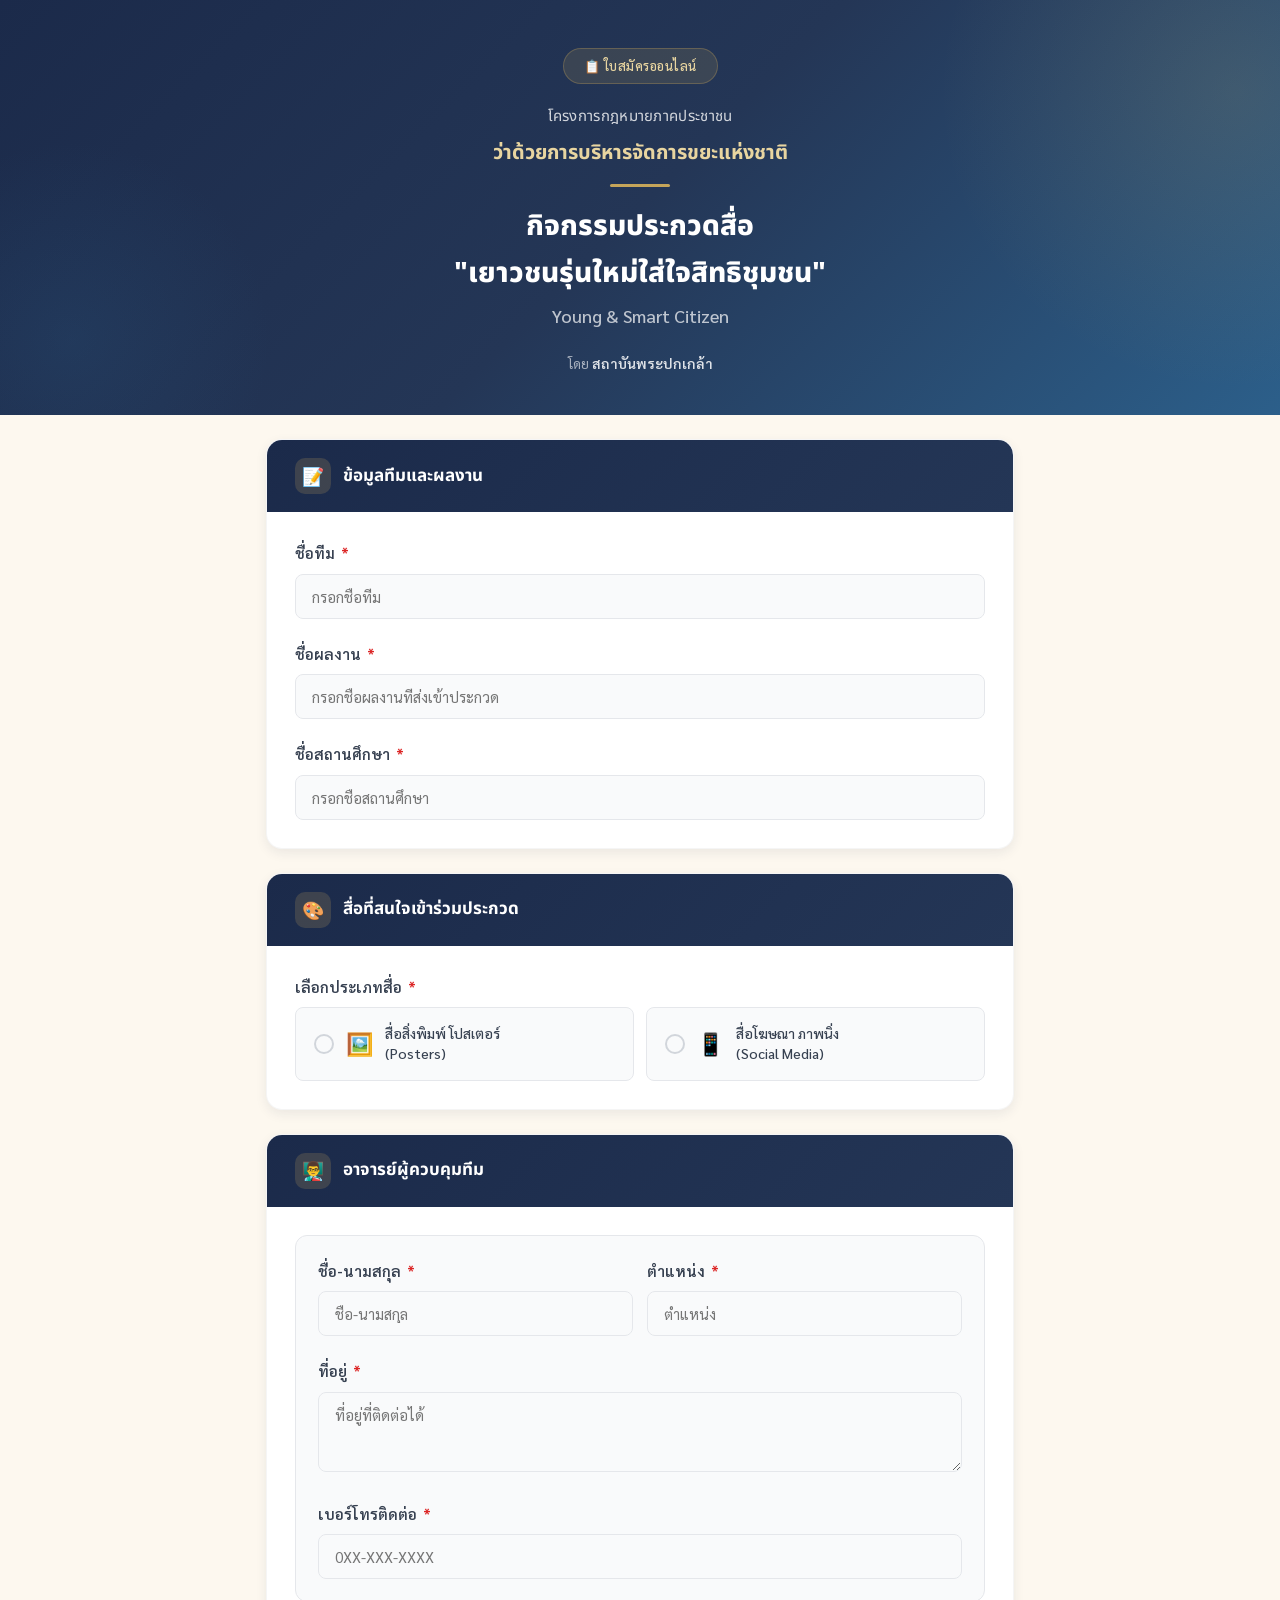
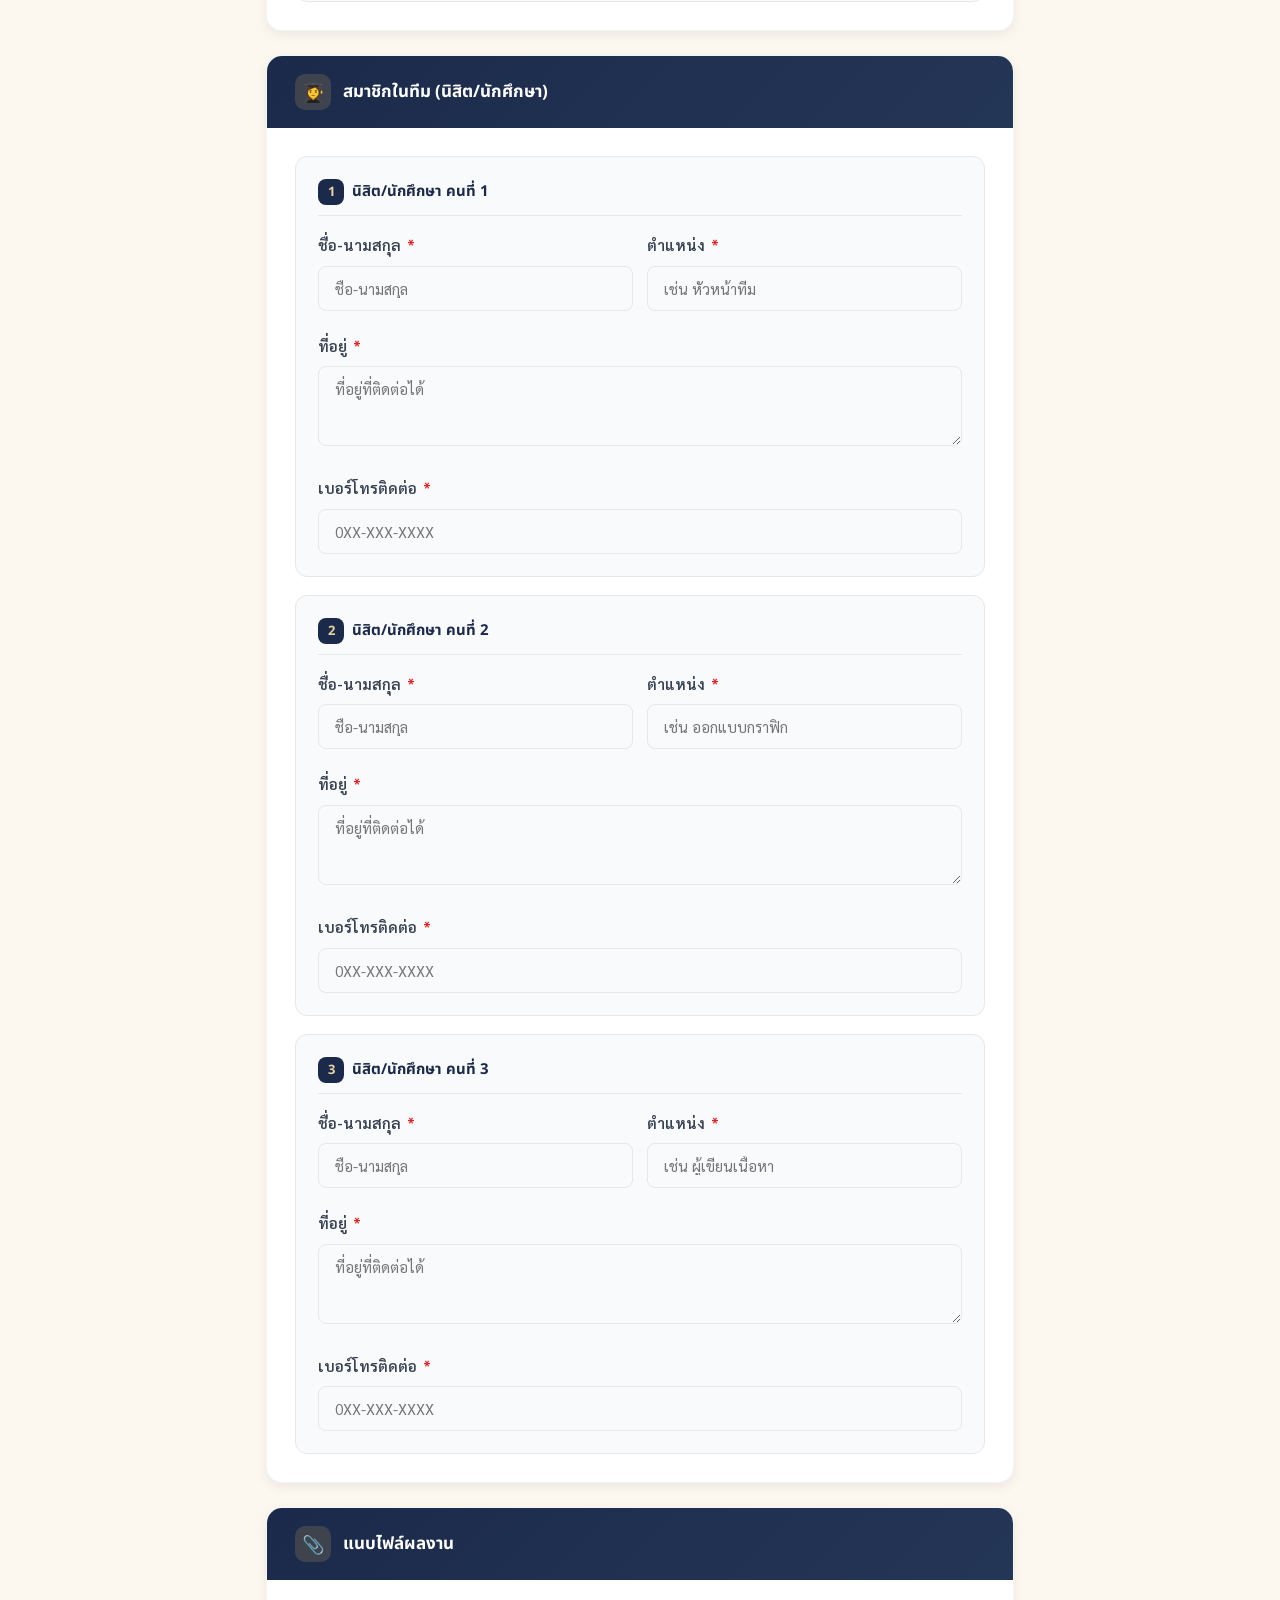
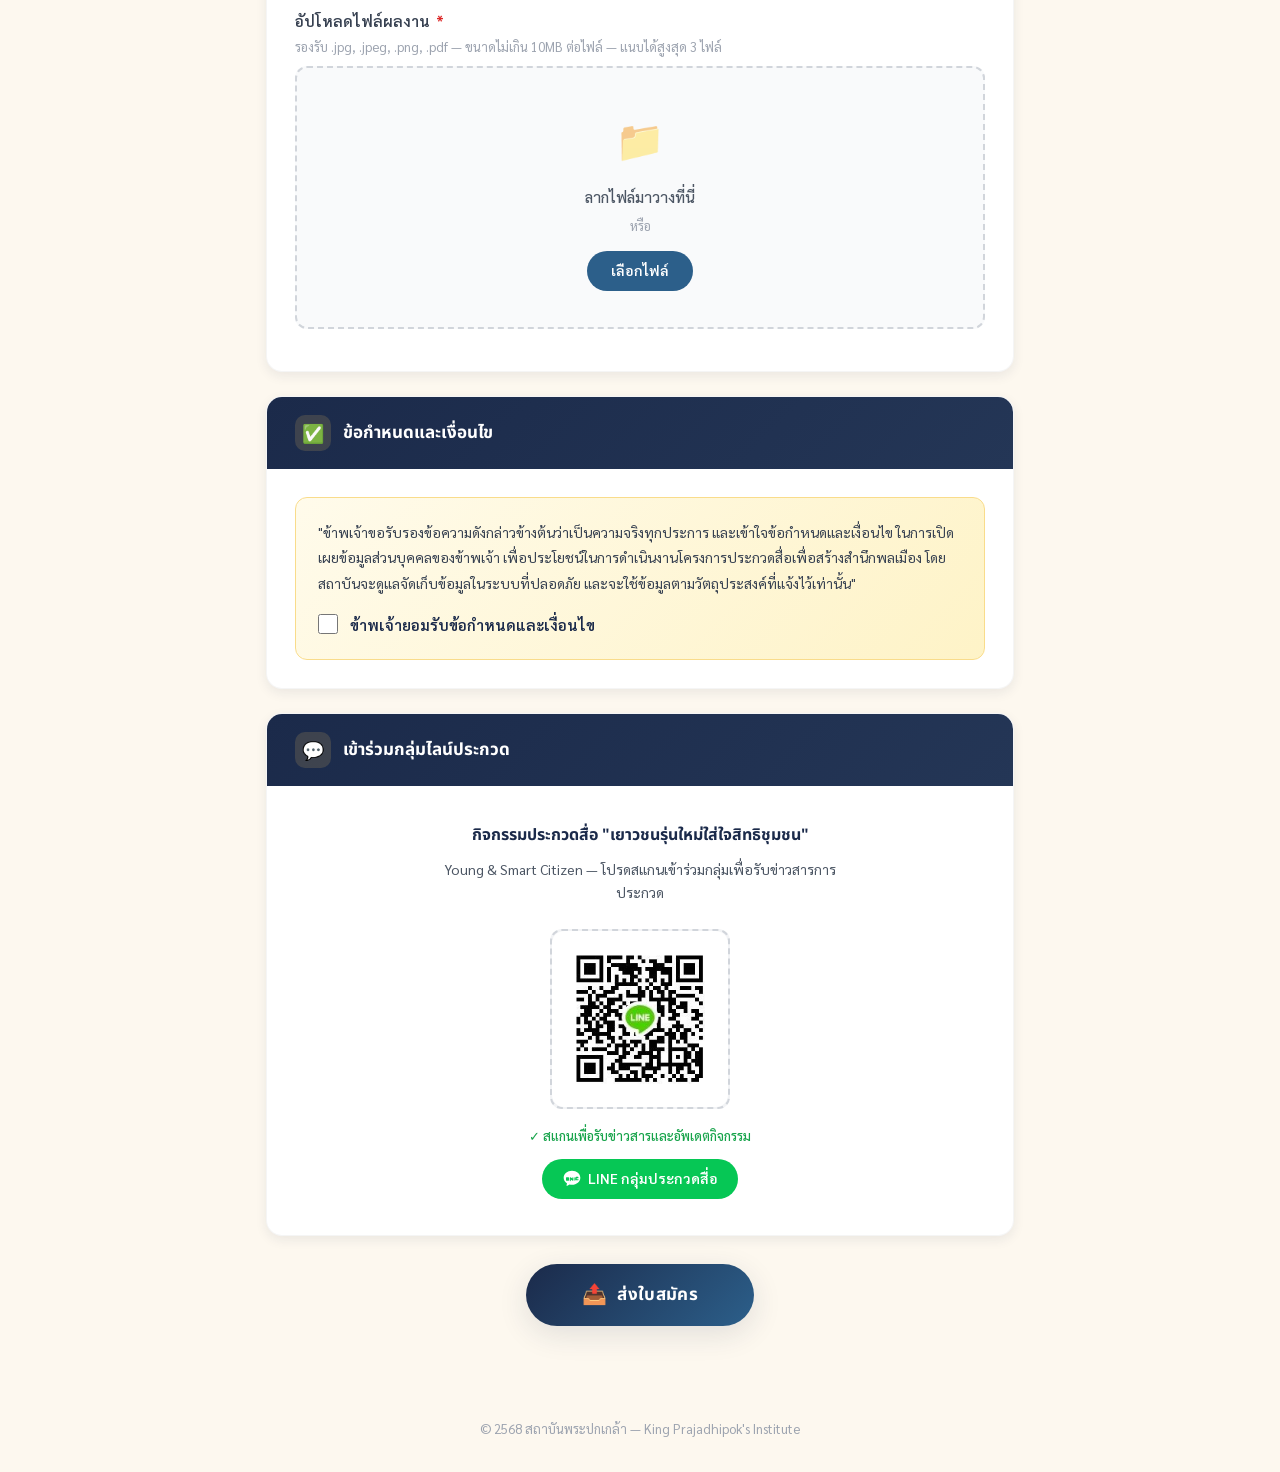
==== index.html @ 5ebcea75 "Add files via upload" ====
<!DOCTYPE html>
<html lang="th">
<head>
    <meta charset="UTF-8">
    <meta name="viewport" content="width=device-width, initial-scale=1.0">
    <title>ใบสมัครกิจกรรมประกวดสื่อ "เยาวชนรุ่นใหม่ใส่ใจสิทธิชุมชน" | สถาบันพระปกเกล้า</title>
    <link rel="preconnect" href="https://fonts.googleapis.com">
    <link rel="preconnect" href="https://fonts.gstatic.com" crossorigin>
    <link href="https://fonts.googleapis.com/css2?family=Noto+Sans+Thai:wght@300;400;500;600;700;800&family=Sarabun:wght@300;400;500;600;700&display=swap" rel="stylesheet">
    <style>
        :root {
            --kpi-navy: #1B2A4A;
            --kpi-gold: #C5A55A;
            --kpi-gold-light: #E8D5A0;
            --kpi-blue: #2C5F8A;
            --kpi-blue-light: #3A7DB8;
            --kpi-cream: #FDF8EF;
            --kpi-white: #FFFFFF;
            --kpi-gray-50: #F9FAFB;
            --kpi-gray-100: #F3F4F6;
            --kpi-gray-200: #E5E7EB;
            --kpi-gray-300: #D1D5DB;
            --kpi-gray-400: #9CA3AF;
            --kpi-gray-600: #4B5563;
            --kpi-gray-700: #374151;
            --kpi-gray-800: #1F2937;
            --kpi-red: #DC2626;
            --kpi-green: #16A34A;
            --shadow-sm: 0 1px 2px rgba(27,42,74,0.06);
            --shadow-md: 0 4px 12px rgba(27,42,74,0.08);
            --shadow-lg: 0 8px 30px rgba(27,42,74,0.12);
            --shadow-xl: 0 20px 50px rgba(27,42,74,0.15);
            --radius: 12px;
            --radius-sm: 8px;
            --radius-lg: 16px;
        }

        * {
            margin: 0;
            padding: 0;
            box-sizing: border-box;
        }

        body {
            font-family: 'Sarabun', 'Noto Sans Thai', sans-serif;
            background: var(--kpi-cream);
            color: var(--kpi-gray-800);
            line-height: 1.7;
            min-height: 100vh;
        }

        /* === HEADER === */
        .page-header {
            background: linear-gradient(135deg, var(--kpi-navy) 0%, #243656 50%, var(--kpi-blue) 100%);
            position: relative;
            overflow: hidden;
            padding: 0;
        }

        .page-header::before {
            content: '';
            position: absolute;
            top: -50%;
            right: -20%;
            width: 600px;
            height: 600px;
            background: radial-gradient(circle, rgba(197,165,90,0.15) 0%, transparent 70%);
            border-radius: 50%;
        }

        .page-header::after {
            content: '';
            position: absolute;
            bottom: -30%;
            left: -10%;
            width: 400px;
            height: 400px;
            background: radial-gradient(circle, rgba(44,95,138,0.2) 0%, transparent 70%);
            border-radius: 50%;
        }

        .header-content {
            position: relative;
            z-index: 2;
            max-width: 800px;
            margin: 0 auto;
            padding: 48px 24px 40px;
            text-align: center;
        }

        .header-badge {
            display: inline-block;
            background: rgba(197,165,90,0.15);
            border: 1px solid rgba(197,165,90,0.3);
            color: var(--kpi-gold-light);
            font-size: 13px;
            font-weight: 500;
            padding: 6px 20px;
            border-radius: 100px;
            margin-bottom: 20px;
            letter-spacing: 0.5px;
        }

        .header-title {
            font-family: 'Noto Sans Thai', sans-serif;
            font-size: 15px;
            font-weight: 400;
            color: rgba(255,255,255,0.8);
            margin-bottom: 8px;
            letter-spacing: 0.3px;
        }

        .header-project {
            font-family: 'Noto Sans Thai', sans-serif;
            font-size: 20px;
            font-weight: 700;
            color: var(--kpi-gold-light);
            margin-bottom: 16px;
            line-height: 1.5;
        }

        .header-activity {
            font-family: 'Noto Sans Thai', sans-serif;
            font-size: 28px;
            font-weight: 800;
            color: var(--kpi-white);
            line-height: 1.4;
            margin-bottom: 8px;
        }

        .header-activity-en {
            font-size: 18px;
            font-weight: 500;
            color: rgba(255,255,255,0.7);
            margin-bottom: 20px;
        }

        .header-divider {
            width: 60px;
            height: 3px;
            background: var(--kpi-gold);
            margin: 0 auto 20px;
            border-radius: 2px;
        }

        .header-org {
            font-size: 14px;
            color: rgba(255,255,255,0.6);
            font-weight: 400;
        }

        .header-org strong {
            color: rgba(255,255,255,0.85);
            font-weight: 600;
        }

        /* === FORM CONTAINER === */
        .form-container {
            max-width: 780px;
            margin: 0 auto;
            padding: 0 16px 60px;
        }

        /* === SECTION CARDS === */
        .section-card {
            background: var(--kpi-white);
            border-radius: var(--radius-lg);
            box-shadow: var(--shadow-md);
            margin-top: 24px;
            overflow: hidden;
            border: 1px solid rgba(0,0,0,0.04);
            animation: fadeUp 0.5s ease both;
        }

        .section-card:nth-child(2) { animation-delay: 0.05s; }
        .section-card:nth-child(3) { animation-delay: 0.1s; }
        .section-card:nth-child(4) { animation-delay: 0.15s; }
        .section-card:nth-child(5) { animation-delay: 0.2s; }

        @keyframes fadeUp {
            from { opacity: 0; transform: translateY(20px); }
            to { opacity: 1; transform: translateY(0); }
        }

        .section-header {
            background: linear-gradient(135deg, var(--kpi-navy), #243656);
            padding: 18px 28px;
            display: flex;
            align-items: center;
            gap: 12px;
        }

        .section-icon {
            width: 36px;
            height: 36px;
            background: rgba(197,165,90,0.2);
            border-radius: 10px;
            display: flex;
            align-items: center;
            justify-content: center;
            font-size: 18px;
            flex-shrink: 0;
        }

        .section-title {
            font-family: 'Noto Sans Thai', sans-serif;
            font-size: 17px;
            font-weight: 700;
            color: var(--kpi-white);
        }

        .section-body {
            padding: 28px;
        }

        /* === FORM FIELDS === */
        .form-group {
            margin-bottom: 22px;
        }

        .form-group:last-child {
            margin-bottom: 0;
        }

        .form-label {
            display: block;
            font-weight: 600;
            font-size: 15px;
            color: var(--kpi-gray-700);
            margin-bottom: 8px;
        }

        .form-label .required {
            color: var(--kpi-red);
            margin-left: 2px;
        }

        .form-label .label-hint {
            font-weight: 400;
            font-size: 13px;
            color: var(--kpi-gray-400);
            display: block;
            margin-top: 2px;
        }

        .form-input,
        .form-select,
        .form-textarea {
            width: 100%;
            padding: 12px 16px;
            font-family: 'Sarabun', sans-serif;
            font-size: 15px;
            color: var(--kpi-gray-800);
            background: var(--kpi-gray-50);
            border: 1.5px solid var(--kpi-gray-200);
            border-radius: var(--radius-sm);
            transition: all 0.2s ease;
            outline: none;
        }

        .form-input:hover,
        .form-select:hover,
        .form-textarea:hover {
            border-color: var(--kpi-gray-300);
        }

        .form-input:focus,
        .form-select:focus,
        .form-textarea:focus {
            border-color: var(--kpi-blue-light);
            background: var(--kpi-white);
            box-shadow: 0 0 0 3px rgba(44,95,138,0.1);
        }

        .form-input.error,
        .form-select.error {
            border-color: var(--kpi-red);
            box-shadow: 0 0 0 3px rgba(220,38,38,0.08);
        }

        .form-textarea {
            resize: vertical;
            min-height: 80px;
        }

        .form-select {
            cursor: pointer;
            appearance: none;
            background-image: url("data:image/svg+xml,%3Csvg xmlns='http://www.w3.org/2000/svg' width='12' height='12' viewBox='0 0 12 12'%3E%3Cpath d='M2 4l4 4 4-4' fill='none' stroke='%239CA3AF' stroke-width='2' stroke-linecap='round'/%3E%3C/svg%3E");
            background-repeat: no-repeat;
            background-position: right 14px center;
            padding-right: 40px;
        }

        .error-text {
            color: var(--kpi-red);
            font-size: 13px;
            margin-top: 4px;
            display: none;
        }

        /* === RADIO CARDS === */
        .radio-group {
            display: grid;
            grid-template-columns: 1fr 1fr;
            gap: 12px;
        }

        @media (max-width: 500px) {
            .radio-group {
                grid-template-columns: 1fr;
            }
        }

        .radio-card {
            position: relative;
            cursor: pointer;
        }

        .radio-card input {
            position: absolute;
            opacity: 0;
            width: 0;
            height: 0;
        }

        .radio-card-content {
            display: flex;
            align-items: center;
            gap: 12px;
            padding: 16px 18px;
            background: var(--kpi-gray-50);
            border: 1.5px solid var(--kpi-gray-200);
            border-radius: var(--radius-sm);
            transition: all 0.2s ease;
        }

        .radio-card:hover .radio-card-content {
            border-color: var(--kpi-blue-light);
            background: rgba(44,95,138,0.03);
        }

        .radio-card input:checked + .radio-card-content {
            border-color: var(--kpi-blue-light);
            background: rgba(44,95,138,0.06);
            box-shadow: 0 0 0 3px rgba(44,95,138,0.1);
        }

        .radio-dot {
            width: 20px;
            height: 20px;
            border-radius: 50%;
            border: 2px solid var(--kpi-gray-300);
            display: flex;
            align-items: center;
            justify-content: center;
            flex-shrink: 0;
            transition: all 0.2s ease;
        }

        .radio-card input:checked + .radio-card-content .radio-dot {
            border-color: var(--kpi-blue-light);
        }

        .radio-dot::after {
            content: '';
            width: 10px;
            height: 10px;
            border-radius: 50%;
            background: var(--kpi-blue-light);
            transform: scale(0);
            transition: transform 0.2s ease;
        }

        .radio-card input:checked + .radio-card-content .radio-dot::after {
            transform: scale(1);
        }

        .radio-card-label {
            font-size: 14px;
            font-weight: 500;
            color: var(--kpi-gray-700);
            line-height: 1.4;
        }

        .radio-card-icon {
            font-size: 22px;
            flex-shrink: 0;
        }

        /* === MEMBER BLOCK === */
        .member-block {
            background: var(--kpi-gray-50);
            border: 1px solid var(--kpi-gray-200);
            border-radius: var(--radius);
            padding: 22px;
            margin-bottom: 18px;
        }

        .member-block:last-child {
            margin-bottom: 0;
        }

        .member-block-title {
            font-family: 'Noto Sans Thai', sans-serif;
            font-weight: 700;
            font-size: 15px;
            color: var(--kpi-navy);
            margin-bottom: 16px;
            padding-bottom: 10px;
            border-bottom: 1px solid var(--kpi-gray-200);
            display: flex;
            align-items: center;
            gap: 8px;
        }

        .member-block-title .member-num {
            background: var(--kpi-navy);
            color: var(--kpi-gold-light);
            width: 26px;
            height: 26px;
            border-radius: 8px;
            display: inline-flex;
            align-items: center;
            justify-content: center;
            font-size: 13px;
            font-weight: 700;
        }

        .field-row {
            display: grid;
            grid-template-columns: 1fr 1fr;
            gap: 14px;
        }

        @media (max-width: 600px) {
            .field-row {
                grid-template-columns: 1fr;
            }
        }

        /* === FILE UPLOAD === */
        .file-upload-area {
            border: 2px dashed var(--kpi-gray-300);
            border-radius: var(--radius);
            padding: 36px 24px;
            text-align: center;
            cursor: pointer;
            transition: all 0.2s ease;
            background: var(--kpi-gray-50);
        }

        .file-upload-area:hover,
        .file-upload-area.dragover {
            border-color: var(--kpi-blue-light);
            background: rgba(44,95,138,0.04);
        }

        .file-upload-icon {
            font-size: 40px;
            margin-bottom: 12px;
            opacity: 0.6;
        }

        .file-upload-text {
            font-size: 15px;
            font-weight: 500;
            color: var(--kpi-gray-600);
            margin-bottom: 6px;
        }

        .file-upload-hint {
            font-size: 13px;
            color: var(--kpi-gray-400);
        }

        .file-upload-btn {
            display: inline-block;
            margin-top: 14px;
            padding: 8px 24px;
            background: var(--kpi-blue);
            color: white;
            border-radius: 100px;
            font-size: 14px;
            font-weight: 600;
            cursor: pointer;
            transition: background 0.2s;
        }

        .file-upload-btn:hover {
            background: var(--kpi-blue-light);
        }

        .file-list {
            margin-top: 14px;
        }

        .file-item {
            display: flex;
            align-items: center;
            justify-content: space-between;
            background: var(--kpi-white);
            border: 1px solid var(--kpi-gray-200);
            border-radius: var(--radius-sm);
            padding: 10px 14px;
            margin-top: 8px;
            font-size: 14px;
        }

        .file-item-info {
            display: flex;
            align-items: center;
            gap: 10px;
            min-width: 0;
        }

        .file-item-icon { font-size: 20px; flex-shrink: 0; }

        .file-item-name {
            white-space: nowrap;
            overflow: hidden;
            text-overflow: ellipsis;
            font-weight: 500;
            color: var(--kpi-gray-700);
        }

        .file-item-size {
            color: var(--kpi-gray-400);
            font-size: 13px;
            flex-shrink: 0;
        }

        .file-item-remove {
            background: none;
            border: none;
            color: var(--kpi-red);
            cursor: pointer;
            font-size: 18px;
            padding: 4px;
            border-radius: 6px;
            transition: background 0.2s;
            flex-shrink: 0;
        }

        .file-item-remove:hover {
            background: rgba(220,38,38,0.08);
        }

        /* === CONSENT === */
        .consent-box {
            background: linear-gradient(135deg, #FFFBEB, #FEF3C7);
            border: 1px solid #F9DC8B;
            border-radius: var(--radius);
            padding: 22px;
        }

        .consent-text {
            font-size: 14px;
            color: var(--kpi-gray-700);
            line-height: 1.8;
            margin-bottom: 16px;
        }

        .consent-check {
            display: flex;
            align-items: flex-start;
            gap: 12px;
            cursor: pointer;
        }

        .consent-check input {
            width: 20px;
            height: 20px;
            margin-top: 2px;
            accent-color: var(--kpi-blue);
            cursor: pointer;
            flex-shrink: 0;
        }

        .consent-check span {
            font-size: 15px;
            font-weight: 600;
            color: var(--kpi-navy);
        }

        /* === QR CODE === */
        .qr-section {
            text-align: center;
            padding: 36px 28px;
        }

        .qr-title {
            font-family: 'Noto Sans Thai', sans-serif;
            font-size: 16px;
            font-weight: 700;
            color: var(--kpi-navy);
            margin-bottom: 8px;
        }

        .qr-subtitle {
            font-size: 14px;
            color: var(--kpi-gray-600);
            margin-bottom: 24px;
            max-width: 400px;
            margin-left: auto;
            margin-right: auto;
        }

        .qr-placeholder {
            width: 180px;
            height: 180px;
            background: var(--kpi-gray-100);
            border: 2px dashed var(--kpi-gray-300);
            border-radius: var(--radius);
            display: flex;
            align-items: center;
            justify-content: center;
            margin: 0 auto 16px;
            font-size: 14px;
            color: var(--kpi-gray-400);
            flex-direction: column;
            gap: 8px;
        }

        .qr-placeholder img {
            width: 100%;
            height: 100%;
            object-fit: contain;
            border-radius: var(--radius);
        }

        .qr-note {
            font-size: 13px;
            color: var(--kpi-green);
            font-weight: 500;
        }

        .qr-line-badge {
            display: inline-flex;
            align-items: center;
            gap: 6px;
            background: #06C755;
            color: white;
            padding: 8px 20px;
            border-radius: 100px;
            font-size: 14px;
            font-weight: 600;
            margin-top: 12px;
        }

        /* === SUBMIT === */
        .submit-section {
            text-align: center;
            margin-top: 28px;
        }

        .submit-btn {
            display: inline-flex;
            align-items: center;
            gap: 10px;
            padding: 16px 56px;
            background: linear-gradient(135deg, var(--kpi-navy), var(--kpi-blue));
            color: var(--kpi-white);
            font-family: 'Noto Sans Thai', sans-serif;
            font-size: 17px;
            font-weight: 700;
            border: none;
            border-radius: 100px;
            cursor: pointer;
            transition: all 0.3s ease;
            box-shadow: var(--shadow-lg);
            letter-spacing: 0.3px;
        }

        .submit-btn:hover {
            transform: translateY(-2px);
            box-shadow: var(--shadow-xl);
        }

        .submit-btn:active {
            transform: translateY(0);
        }

        .submit-btn:disabled {
            opacity: 0.6;
            cursor: not-allowed;
            transform: none;
        }

        .submit-btn .btn-icon {
            font-size: 20px;
        }

        /* === LOADING / SUCCESS === */
        .loading-overlay {
            display: none;
            position: fixed;
            top: 0; left: 0; right: 0; bottom: 0;
            background: rgba(27,42,74,0.6);
            backdrop-filter: blur(4px);
            z-index: 1000;
            align-items: center;
            justify-content: center;
        }

        .loading-overlay.active {
            display: flex;
        }

        .loading-box {
            background: white;
            border-radius: var(--radius-lg);
            padding: 48px;
            text-align: center;
            box-shadow: var(--shadow-xl);
            animation: fadeUp 0.3s ease;
        }

        .spinner {
            width: 48px;
            height: 48px;
            border: 4px solid var(--kpi-gray-200);
            border-top-color: var(--kpi-blue);
            border-radius: 50%;
            animation: spin 0.8s linear infinite;
            margin: 0 auto 16px;
        }

        @keyframes spin {
            to { transform: rotate(360deg); }
        }

        .loading-text {
            font-size: 16px;
            font-weight: 600;
            color: var(--kpi-navy);
        }

        .loading-subtext {
            font-size: 13px;
            color: var(--kpi-gray-400);
            margin-top: 4px;
        }

        .success-overlay {
            display: none;
            position: fixed;
            top: 0; left: 0; right: 0; bottom: 0;
            background: rgba(27,42,74,0.6);
            backdrop-filter: blur(4px);
            z-index: 1001;
            align-items: center;
            justify-content: center;
        }

        .success-overlay.active {
            display: flex;
        }

        .success-box {
            background: white;
            border-radius: var(--radius-lg);
            padding: 48px 40px;
            text-align: center;
            box-shadow: var(--shadow-xl);
            max-width: 420px;
            animation: fadeUp 0.4s ease;
        }

        .success-icon {
            font-size: 56px;
            margin-bottom: 16px;
        }

        .success-title {
            font-family: 'Noto Sans Thai', sans-serif;
            font-size: 22px;
            font-weight: 800;
            color: var(--kpi-navy);
            margin-bottom: 10px;
        }

        .success-text {
            font-size: 15px;
            color: var(--kpi-gray-600);
            line-height: 1.7;
            margin-bottom: 24px;
        }

        .success-btn {
            display: inline-block;
            padding: 12px 36px;
            background: var(--kpi-green);
            color: white;
            border: none;
            border-radius: 100px;
            font-size: 15px;
            font-weight: 600;
            cursor: pointer;
            transition: background 0.2s;
        }

        .success-btn:hover {
            background: #15803D;
        }

        /* === FOOTER === */
        .page-footer {
            text-align: center;
            padding: 32px 16px;
            color: var(--kpi-gray-400);
            font-size: 13px;
        }

        .page-footer a {
            color: var(--kpi-blue);
            text-decoration: none;
        }

        /* === RESPONSIVE === */
        @media (max-width: 600px) {
            .header-content { padding: 36px 16px 32px; }
            .header-activity { font-size: 22px; }
            .header-project { font-size: 17px; }
            .section-body { padding: 20px; }
            .member-block { padding: 16px; }
            .submit-btn { padding: 14px 40px; font-size: 16px; }
        }
    </style>
</head>
<body>

    <!-- HEADER -->
    <header class="page-header">
        <div class="header-content">
            <div class="header-badge">📋 ใบสมัครออนไลน์</div>
            <p class="header-title">โครงการกฎหมายภาคประชาชน</p>
            <p class="header-project">ว่าด้วยการบริหารจัดการขยะแห่งชาติ</p>
            <div class="header-divider"></div>
            <h1 class="header-activity">กิจกรรมประกวดสื่อ</h1>
            <p class="header-activity">"เยาวชนรุ่นใหม่ใส่ใจสิทธิชุมชน"</p>
            <p class="header-activity-en">Young & Smart Citizen</p>
            <p class="header-org">โดย <strong>สถาบันพระปกเกล้า</strong></p>
        </div>
    </header>

    <form id="applicationForm" class="form-container" novalidate>

        <!-- SECTION 1: TEAM INFO -->
        <div class="section-card">
            <div class="section-header">
                <div class="section-icon">📝</div>
                <div class="section-title">ข้อมูลทีมและผลงาน</div>
            </div>
            <div class="section-body">
                <div class="form-group">
                    <label class="form-label">ชื่อทีม <span class="required">*</span></label>
                    <input type="text" class="form-input" id="teamName" name="teamName" placeholder="กรอกชื่อทีม" required>
                    <div class="error-text" id="teamNameError">กรุณากรอกชื่อทีม</div>
                </div>
                <div class="form-group">
                    <label class="form-label">ชื่อผลงาน <span class="required">*</span></label>
                    <input type="text" class="form-input" id="workTitle" name="workTitle" placeholder="กรอกชื่อผลงานที่ส่งเข้าประกวด" required>
                    <div class="error-text" id="workTitleError">กรุณากรอกชื่อผลงาน</div>
                </div>
                <div class="form-group">
                    <label class="form-label">ชื่อสถานศึกษา <span class="required">*</span></label>
                    <input type="text" class="form-input" id="institution" name="institution" placeholder="กรอกชื่อสถานศึกษา" required>
                    <div class="error-text" id="institutionError">กรุณากรอกชื่อสถานศึกษา</div>
                </div>
            </div>
        </div>

        <!-- SECTION 2: MEDIA TYPE -->
        <div class="section-card">
            <div class="section-header">
                <div class="section-icon">🎨</div>
                <div class="section-title">สื่อที่สนใจเข้าร่วมประกวด</div>
            </div>
            <div class="section-body">
                <div class="form-group">
                    <label class="form-label">เลือกประเภทสื่อ <span class="required">*</span></label>
                    <div class="radio-group">
                        <label class="radio-card">
                            <input type="radio" name="mediaType" value="poster" required>
                            <div class="radio-card-content">
                                <div class="radio-dot"></div>
                                <span class="radio-card-icon">🖼️</span>
                                <span class="radio-card-label">สื่อสิ่งพิมพ์ โปสเตอร์<br>(Posters)</span>
                            </div>
                        </label>
                        <label class="radio-card">
                            <input type="radio" name="mediaType" value="social_media" required>
                            <div class="radio-card-content">
                                <div class="radio-dot"></div>
                                <span class="radio-card-icon">📱</span>
                                <span class="radio-card-label">สื่อโฆษณา ภาพนิ่ง<br>(Social Media)</span>
                            </div>
                        </label>
                    </div>
                    <div class="error-text" id="mediaTypeError">กรุณาเลือกประเภทสื่อ</div>
                </div>
            </div>
        </div>

        <!-- SECTION 3: ADVISOR -->
        <div class="section-card">
            <div class="section-header">
                <div class="section-icon">👨‍🏫</div>
                <div class="section-title">อาจารย์ผู้ควบคุมทีม</div>
            </div>
            <div class="section-body">
                <div class="member-block">
                    <div class="field-row">
                        <div class="form-group">
                            <label class="form-label">ชื่อ-นามสกุล <span class="required">*</span></label>
                            <input type="text" class="form-input" name="advisorName" placeholder="ชื่อ-นามสกุล" required>
                        </div>
                        <div class="form-group">
                            <label class="form-label">ตำแหน่ง <span class="required">*</span></label>
                            <input type="text" class="form-input" name="advisorPosition" placeholder="ตำแหน่ง" required>
                        </div>
                    </div>
                    <div class="form-group">
                        <label class="form-label">ที่อยู่ <span class="required">*</span></label>
                        <textarea class="form-input form-textarea" name="advisorAddress" placeholder="ที่อยู่ที่ติดต่อได้" rows="2" required></textarea>
                    </div>
                    <div class="form-group">
                        <label class="form-label">เบอร์โทรติดต่อ <span class="required">*</span></label>
                        <input type="tel" class="form-input" name="advisorPhone" placeholder="0XX-XXX-XXXX" required>
                    </div>
                </div>
            </div>
        </div>

        <!-- SECTION 4: STUDENTS -->
        <div class="section-card">
            <div class="section-header">
                <div class="section-icon">👩‍🎓</div>
                <div class="section-title">สมาชิกในทีม (นิสิต/นักศึกษา)</div>
            </div>
            <div class="section-body">

                <!-- Student 1 -->
                <div class="member-block">
                    <div class="member-block-title">
                        <span class="member-num">1</span> นิสิต/นักศึกษา คนที่ 1
                    </div>
                    <div class="field-row">
                        <div class="form-group">
                            <label class="form-label">ชื่อ-นามสกุล <span class="required">*</span></label>
                            <input type="text" class="form-input" name="student1Name" placeholder="ชื่อ-นามสกุล" required>
                        </div>
                        <div class="form-group">
                            <label class="form-label">ตำแหน่ง <span class="required">*</span></label>
                            <input type="text" class="form-input" name="student1Position" placeholder="เช่น หัวหน้าทีม" required>
                        </div>
                    </div>
                    <div class="form-group">
                        <label class="form-label">ที่อยู่ <span class="required">*</span></label>
                        <textarea class="form-input form-textarea" name="student1Address" placeholder="ที่อยู่ที่ติดต่อได้" rows="2" required></textarea>
                    </div>
                    <div class="form-group">
                        <label class="form-label">เบอร์โทรติดต่อ <span class="required">*</span></label>
                        <input type="tel" class="form-input" name="student1Phone" placeholder="0XX-XXX-XXXX" required>
                    </div>
                </div>

                <!-- Student 2 -->
                <div class="member-block">
                    <div class="member-block-title">
                        <span class="member-num">2</span> นิสิต/นักศึกษา คนที่ 2
                    </div>
                    <div class="field-row">
                        <div class="form-group">
                            <label class="form-label">ชื่อ-นามสกุล <span class="required">*</span></label>
                            <input type="text" class="form-input" name="student2Name" placeholder="ชื่อ-นามสกุล" required>
                        </div>
                        <div class="form-group">
                            <label class="form-label">ตำแหน่ง <span class="required">*</span></label>
                            <input type="text" class="form-input" name="student2Position" placeholder="เช่น ออกแบบกราฟิก" required>
                        </div>
                    </div>
                    <div class="form-group">
                        <label class="form-label">ที่อยู่ <span class="required">*</span></label>
                        <textarea class="form-input form-textarea" name="student2Address" placeholder="ที่อยู่ที่ติดต่อได้" rows="2" required></textarea>
                    </div>
                    <div class="form-group">
                        <label class="form-label">เบอร์โทรติดต่อ <span class="required">*</span></label>
                        <input type="tel" class="form-input" name="student2Phone" placeholder="0XX-XXX-XXXX" required>
                    </div>
                </div>

                <!-- Student 3 -->
                <div class="member-block">
                    <div class="member-block-title">
                        <span class="member-num">3</span> นิสิต/นักศึกษา คนที่ 3
                    </div>
                    <div class="field-row">
                        <div class="form-group">
                            <label class="form-label">ชื่อ-นามสกุล <span class="required">*</span></label>
                            <input type="text" class="form-input" name="student3Name" placeholder="ชื่อ-นามสกุล" required>
                        </div>
                        <div class="form-group">
                            <label class="form-label">ตำแหน่ง <span class="required">*</span></label>
                            <input type="text" class="form-input" name="student3Position" placeholder="เช่น ผู้เขียนเนื้อหา" required>
                        </div>
                    </div>
                    <div class="form-group">
                        <label class="form-label">ที่อยู่ <span class="required">*</span></label>
                        <textarea class="form-input form-textarea" name="student3Address" placeholder="ที่อยู่ที่ติดต่อได้" rows="2" required></textarea>
                    </div>
                    <div class="form-group">
                        <label class="form-label">เบอร์โทรติดต่อ <span class="required">*</span></label>
                        <input type="tel" class="form-input" name="student3Phone" placeholder="0XX-XXX-XXXX" required>
                    </div>
                </div>
            </div>
        </div>

        <!-- SECTION 5: FILE UPLOAD -->
        <div class="section-card">
            <div class="section-header">
                <div class="section-icon">📎</div>
                <div class="section-title">แนบไฟล์ผลงาน</div>
            </div>
            <div class="section-body">
                <div class="form-group">
                    <label class="form-label">
                        อัปโหลดไฟล์ผลงาน <span class="required">*</span>
                        <span class="label-hint">รองรับ .jpg, .jpeg, .png, .pdf — ขนาดไม่เกิน 10MB ต่อไฟล์ — แนบได้สูงสุด 3 ไฟล์</span>
                    </label>
                    <div class="file-upload-area" id="fileDropArea">
                        <div class="file-upload-icon">📁</div>
                        <div class="file-upload-text">ลากไฟล์มาวางที่นี่</div>
                        <div class="file-upload-hint">หรือ</div>
                        <div class="file-upload-btn">เลือกไฟล์</div>
                        <input type="file" id="fileInput" accept=".jpg,.jpeg,.png,.pdf" multiple hidden>
                    </div>
                    <div class="file-list" id="fileList"></div>
                    <div class="error-text" id="fileError">กรุณาแนบไฟล์ผลงานอย่างน้อย 1 ไฟล์</div>
                </div>
            </div>
        </div>

        <!-- SECTION 6: CONSENT -->
        <div class="section-card">
            <div class="section-header">
                <div class="section-icon">✅</div>
                <div class="section-title">ข้อกำหนดและเงื่อนไข</div>
            </div>
            <div class="section-body">
                <div class="consent-box">
                    <p class="consent-text">
                        "ข้าพเจ้าขอรับรองข้อความดังกล่าวข้างต้นว่าเป็นความจริงทุกประการ และเข้าใจข้อกำหนดและเงื่อนไข 
                        ในการเปิดเผยข้อมูลส่วนบุคคลของข้าพเจ้า เพื่อประโยชน์ในการดำเนินงานโครงการประกวดสื่อเพื่อสร้างสำนึกพลเมือง 
                        โดยสถาบันจะดูแลจัดเก็บข้อมูลในระบบที่ปลอดภัย และจะใช้ข้อมูลตามวัตถุประสงค์ที่แจ้งไว้เท่านั้น"
                    </p>
                    <label class="consent-check">
                        <input type="checkbox" id="consentCheck" required>
                        <span>ข้าพเจ้ายอมรับข้อกำหนดและเงื่อนไข</span>
                    </label>
                    <div class="error-text" id="consentError">กรุณายอมรับข้อกำหนดและเงื่อนไข</div>
                </div>
            </div>
        </div>

        <!-- SECTION 7: QR CODE -->
        <div class="section-card">
            <div class="section-header">
                <div class="section-icon">💬</div>
                <div class="section-title">เข้าร่วมกลุ่มไลน์ประกวด</div>
            </div>
            <div class="qr-section">
                <p class="qr-title">กิจกรรมประกวดสื่อ "เยาวชนรุ่นใหม่ใส่ใจสิทธิชุมชน"</p>
                <p class="qr-subtitle">Young & Smart Citizen — โปรดสแกนเข้าร่วมกลุ่มเพื่อรับข่าวสารการประกวด</p>
   <div class="qr-placeholder">
       <img src="/qr.jpg" alt="QR Code ไลน์กลุ่ม">
   </div>
                <p class="qr-note">✓ สแกนเพื่อรับข่าวสารและอัพเดตกิจกรรม</p>
                <div class="qr-line-badge">
                    <svg width="20" height="20" viewBox="0 0 24 24" fill="white"><path d="M19.365 9.863c.349 0 .63.285.63.631 0 .348-.281.63-.63.63H17.61v1.125h1.755c.349 0 .63.283.63.63 0 .349-.281.63-.63.63h-2.386c-.348 0-.63-.281-.63-.63V9.862c0-.348.282-.63.63-.63h2.386zm-3.855 0c.348 0 .63.285.63.631v3.024c0 .349-.282.63-.63.63-.349 0-.63-.281-.63-.63V10.495c0-.348.281-.631.63-.631zm-2.458 0c.348 0 .63.285.63.631v3.024c0 .349-.282.63-.63.63-.099 0-.194-.025-.28-.067l-2.2-1.474v1.511c0 .349-.281.63-.63.63-.348 0-.63-.281-.63-.63V10.495c0-.348.282-.631.63-.631.097 0 .19.024.274.065l2.206 1.476V10.495c0-.348.282-.631.63-.631zM7.8 9.863c.349 0 .63.285.63.631v3.024c0 .349-.281.63-.63.63H5.414c-.348 0-.63-.281-.63-.63V10.495c0-.348.282-.631.63-.631H7.8zM12 2C6.486 2 2 5.816 2 10.449c0 2.797 1.575 5.281 4.032 6.837l-.621 2.292c-.062.227.029.467.232.604.121.08.263.12.404.12.104 0 .208-.025.3-.078L9.13 18.62c.93.178 1.89.271 2.87.271 5.514 0 10-3.816 10-8.441S17.514 2 12 2z"/></svg>
                    LINE กลุ่มประกวดสื่อ
                </div>
            </div>
        </div>

        <!-- SUBMIT -->
        <div class="submit-section">
            <button type="submit" class="submit-btn" id="submitBtn">
                <span class="btn-icon">📤</span>
                ส่งใบสมัคร
            </button>
        </div>
    </form>

    <!-- LOADING -->
    <div class="loading-overlay" id="loadingOverlay">
        <div class="loading-box">
            <div class="spinner"></div>
            <div class="loading-text">กำลังส่งใบสมัคร...</div>
            <div class="loading-subtext">กรุณารอสักครู่</div>
        </div>
    </div>

    <!-- SUCCESS -->
    <div class="success-overlay" id="successOverlay">
        <div class="success-box">
            <div class="success-icon">🎉</div>
            <div class="success-title">ส่งใบสมัครเรียบร้อย!</div>
            <div class="success-text">ขอบคุณที่สมัครเข้าร่วมกิจกรรมประกวดสื่อ<br>"เยาวชนรุ่นใหม่ใส่ใจสิทธิชุมชน"<br>อย่าลืมสแกน QR Code เข้าร่วมกลุ่มไลน์นะคะ</div>
            <button class="success-btn" onclick="closeSuccess()">ตกลง</button>
        </div>
    </div>

    <!-- FOOTER -->
    <footer class="page-footer">
        © 2568 สถาบันพระปกเกล้า — King Prajadhipok's Institute
    </footer>

    <script>
        // ============================================================
        // CONFIG — เปลี่ยน URL เป็น Google Apps Script Web App URL จริง
        // ============================================================
        const CONFIG = {
            GAS_URL: 'https://script.google.com/macros/s/AKfycbz3UPUdfAa7oclHkBl0L7T6sK8zYrAN9kC1D89CLef_6jTZ3e2ZQP93CwqZ19rhYuph/exec',
            MAX_FILE_SIZE: 10 * 1024 * 1024, // 10MB
            MAX_FILES: 3,
            ALLOWED_TYPES: ['image/jpeg', 'image/png', 'application/pdf']
        };

        // ============================================================
        // FILE UPLOAD
        // ============================================================
        let uploadedFiles = [];

        const fileDropArea = document.getElementById('fileDropArea');
        const fileInput = document.getElementById('fileInput');
        const fileList = document.getElementById('fileList');

        fileDropArea.addEventListener('click', () => fileInput.click());

        fileDropArea.addEventListener('dragover', (e) => {
            e.preventDefault();
            fileDropArea.classList.add('dragover');
        });

        fileDropArea.addEventListener('dragleave', () => {
            fileDropArea.classList.remove('dragover');
        });

        fileDropArea.addEventListener('drop', (e) => {
            e.preventDefault();
            fileDropArea.classList.remove('dragover');
            handleFiles(e.dataTransfer.files);
        });

        fileInput.addEventListener('change', () => {
            handleFiles(fileInput.files);
            fileInput.value = '';
        });

        function handleFiles(files) {
            for (const file of files) {
                if (uploadedFiles.length >= CONFIG.MAX_FILES) {
                    alert(`แนบไฟล์ได้สูงสุด ${CONFIG.MAX_FILES} ไฟล์`);
                    break;
                }
                if (!CONFIG.ALLOWED_TYPES.includes(file.type)) {
                    alert(`ไฟล์ "${file.name}" ไม่รองรับ\nรองรับเฉพาะ .jpg, .png, .pdf`);
                    continue;
                }
                if (file.size > CONFIG.MAX_FILE_SIZE) {
                    alert(`ไฟล์ "${file.name}" ขนาดเกิน 10MB`);
                    continue;
                }
                uploadedFiles.push(file);
            }
            renderFileList();
        }

        function renderFileList() {
            fileList.innerHTML = '';
            uploadedFiles.forEach((file, i) => {
                const ext = file.name.split('.').pop().toLowerCase();
                const icon = ext === 'pdf' ? '📄' : '🖼️';
                const size = (file.size / (1024 * 1024)).toFixed(2);
                const div = document.createElement('div');
                div.className = 'file-item';
                div.innerHTML = `
                    <div class="file-item-info">
                        <span class="file-item-icon">${icon}</span>
                        <span class="file-item-name">${file.name}</span>
                    </div>
                    <span class="file-item-size">${size} MB</span>
                    <button type="button" class="file-item-remove" onclick="removeFile(${i})">✕</button>
                `;
                fileList.appendChild(div);
            });
        }

        function removeFile(index) {
            uploadedFiles.splice(index, 1);
            renderFileList();
        }

        // ============================================================
        // FILE TO BASE64
        // ============================================================
        function fileToBase64(file) {
            return new Promise((resolve, reject) => {
                const reader = new FileReader();
                reader.onload = () => resolve(reader.result.split(',')[1]);
                reader.onerror = reject;
                reader.readAsDataURL(file);
            });
        }

        // ============================================================
        // VALIDATION
        // ============================================================
        function validateForm() {
            let valid = true;
            
            // Reset errors
            document.querySelectorAll('.error-text').forEach(el => el.style.display = 'none');
            document.querySelectorAll('.form-input.error, .form-select.error').forEach(el => el.classList.remove('error'));

            // Team Name
            if (!document.getElementById('teamName').value.trim()) {
                showError('teamName', 'teamNameError');
                valid = false;
            }

            // Work Title
            if (!document.getElementById('workTitle').value.trim()) {
                showError('workTitle', 'workTitleError');
                valid = false;
            }

            // Institution
            if (!document.getElementById('institution').value.trim()) {
                showError('institution', 'institutionError');
                valid = false;
            }

            // Media Type
            if (!document.querySelector('input[name="mediaType"]:checked')) {
                document.getElementById('mediaTypeError').style.display = 'block';
                valid = false;
            }

            // Required text fields
            const requiredFields = [
                'advisorName', 'advisorPosition', 'advisorAddress', 'advisorPhone',
                'student1Name', 'student1Position', 'student1Address', 'student1Phone',
                'student2Name', 'student2Position', 'student2Address', 'student2Phone',
                'student3Name', 'student3Position', 'student3Address', 'student3Phone'
            ];

            requiredFields.forEach(name => {
                const el = document.querySelector(`[name="${name}"]`);
                if (el && !el.value.trim()) {
                    el.classList.add('error');
                    valid = false;
                }
            });

            // Files
            if (uploadedFiles.length === 0) {
                document.getElementById('fileError').style.display = 'block';
                valid = false;
            }

            // Consent
            if (!document.getElementById('consentCheck').checked) {
                document.getElementById('consentError').style.display = 'block';
                valid = false;
            }

            return valid;
        }

        function showError(inputId, errorId) {
            document.getElementById(inputId).classList.add('error');
            document.getElementById(errorId).style.display = 'block';
        }

        // ============================================================
        // FORM SUBMIT
        // ============================================================
        document.getElementById('applicationForm').addEventListener('submit', async (e) => {
            e.preventDefault();

            if (!validateForm()) {
                // Scroll to first error
                const firstError = document.querySelector('.error, .error-text[style*="block"]');
                if (firstError) {
                    firstError.scrollIntoView({ behavior: 'smooth', block: 'center' });
                }
                return;
            }

            const submitBtn = document.getElementById('submitBtn');
            submitBtn.disabled = true;
            document.getElementById('loadingOverlay').classList.add('active');

            try {
                // Prepare file data
                const filesData = [];
                for (const file of uploadedFiles) {
                    const base64 = await fileToBase64(file);
                    filesData.push({
                        name: file.name,
                        type: file.type,
                        data: base64
                    });
                }

                // Build payload
                const payload = {
                    teamName: document.getElementById('teamName').value.trim(),
                    workTitle: document.getElementById('workTitle').value.trim(),
                    institution: document.getElementById('institution').value.trim(),
                    mediaType: document.querySelector('input[name="mediaType"]:checked').value,

                    advisorName: document.querySelector('[name="advisorName"]').value.trim(),
                    advisorPosition: document.querySelector('[name="advisorPosition"]').value.trim(),
                    advisorAddress: document.querySelector('[name="advisorAddress"]').value.trim(),
                    advisorPhone: document.querySelector('[name="advisorPhone"]').value.trim(),

                    student1Name: document.querySelector('[name="student1Name"]').value.trim(),
                    student1Position: document.querySelector('[name="student1Position"]').value.trim(),
                    student1Address: document.querySelector('[name="student1Address"]').value.trim(),
                    student1Phone: document.querySelector('[name="student1Phone"]').value.trim(),

                    student2Name: document.querySelector('[name="student2Name"]').value.trim(),
                    student2Position: document.querySelector('[name="student2Position"]').value.trim(),
                    student2Address: document.querySelector('[name="student2Address"]').value.trim(),
                    student2Phone: document.querySelector('[name="student2Phone"]').value.trim(),

                    student3Name: document.querySelector('[name="student3Name"]').value.trim(),
                    student3Position: document.querySelector('[name="student3Position"]').value.trim(),
                    student3Address: document.querySelector('[name="student3Address"]').value.trim(),
                    student3Phone: document.querySelector('[name="student3Phone"]').value.trim(),

                    files: filesData
                };

                const response = await fetch(CONFIG.GAS_URL, {
                    method: 'POST',
                    mode: 'no-cors',
                    headers: { 'Content-Type': 'text/plain' },
                    body: JSON.stringify(payload)
                });

                // no-cors ไม่สามารถอ่าน response ได้ ถือว่าสำเร็จ
                document.getElementById('loadingOverlay').classList.remove('active');
                document.getElementById('successOverlay').classList.add('active');

            } catch (err) {
                document.getElementById('loadingOverlay').classList.remove('active');
                alert('เกิดข้อผิดพลาด กรุณาลองใหม่อีกครั้ง\n' + err.message);
                submitBtn.disabled = false;
            }
        });

        function closeSuccess() {
            document.getElementById('successOverlay').classList.remove('active');
            document.getElementById('applicationForm').reset();
            uploadedFiles = [];
            renderFileList();
            document.getElementById('submitBtn').disabled = false;
            window.scrollTo({ top: 0, behavior: 'smooth' });
        }

        // Clear error on input
        document.querySelectorAll('.form-input, .form-textarea').forEach(el => {
            el.addEventListener('input', function() {
                this.classList.remove('error');
            });
        });
    </script>
</body>
</html>
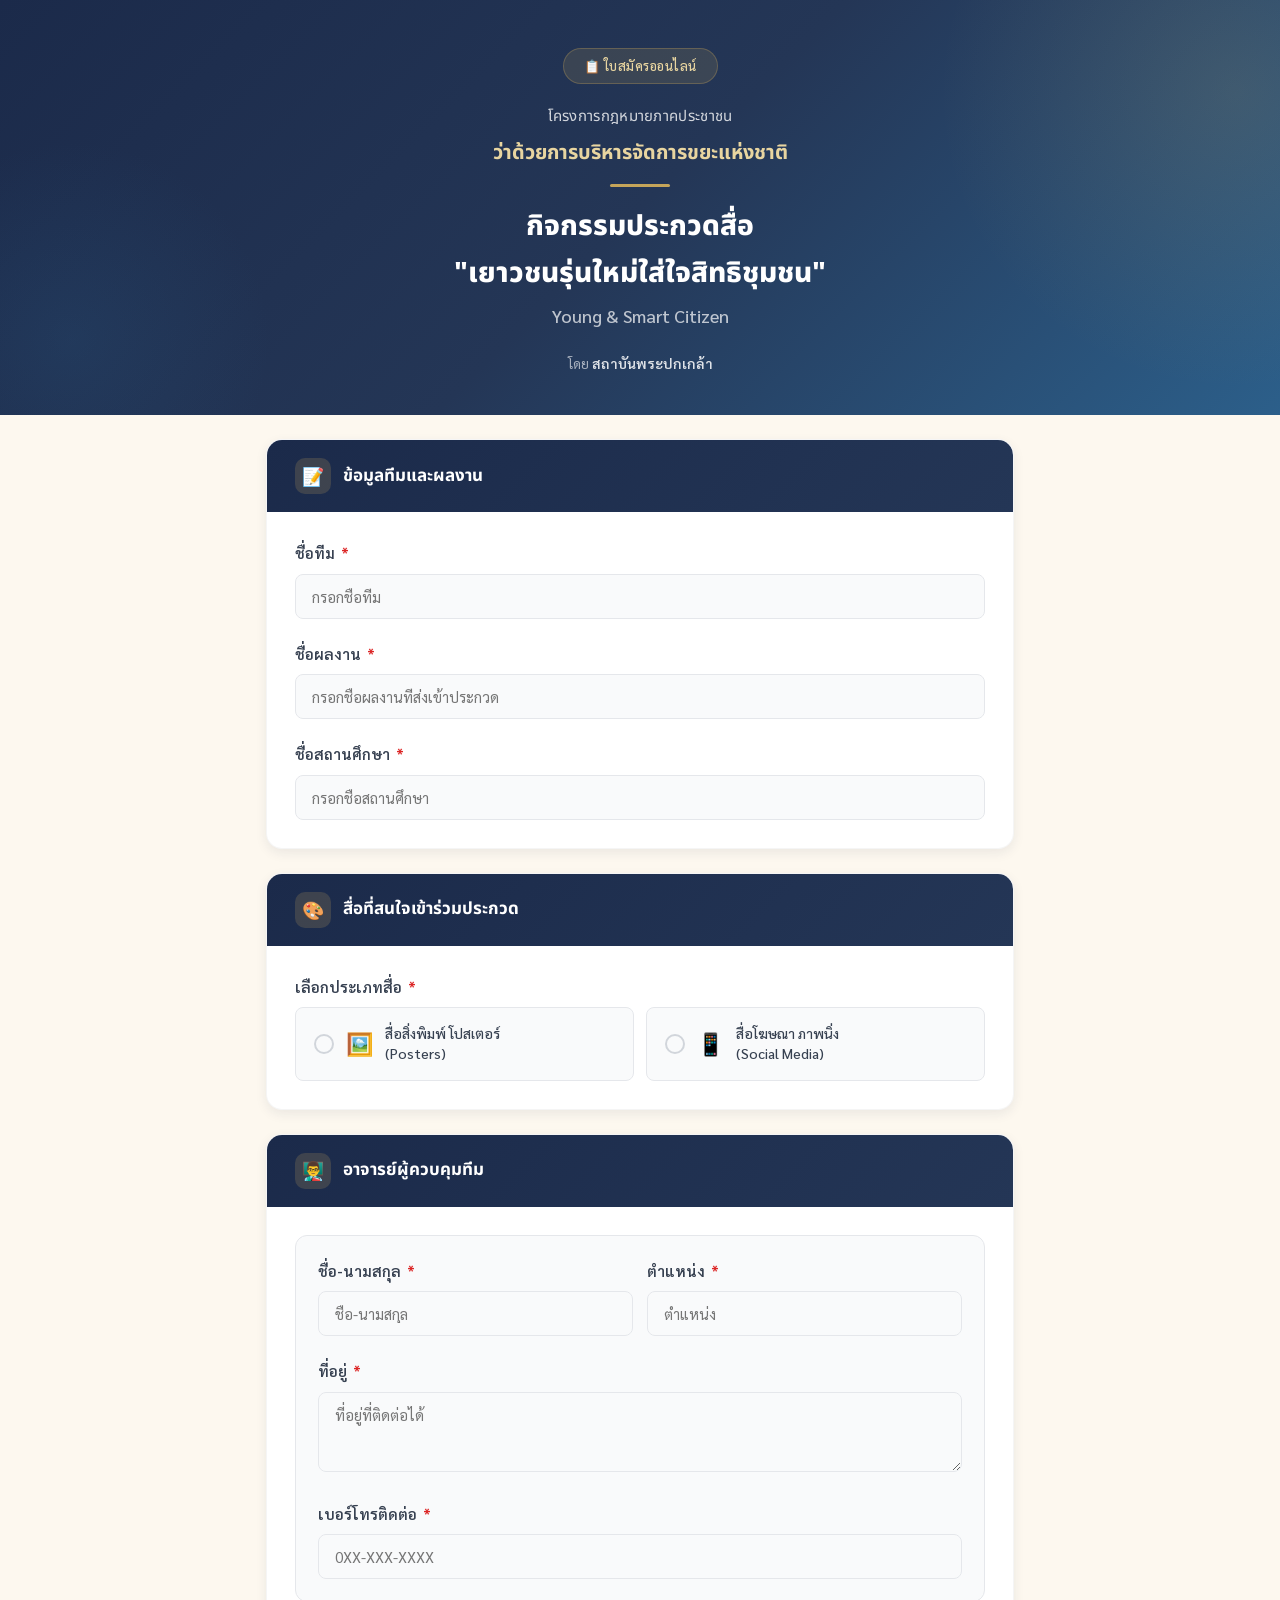
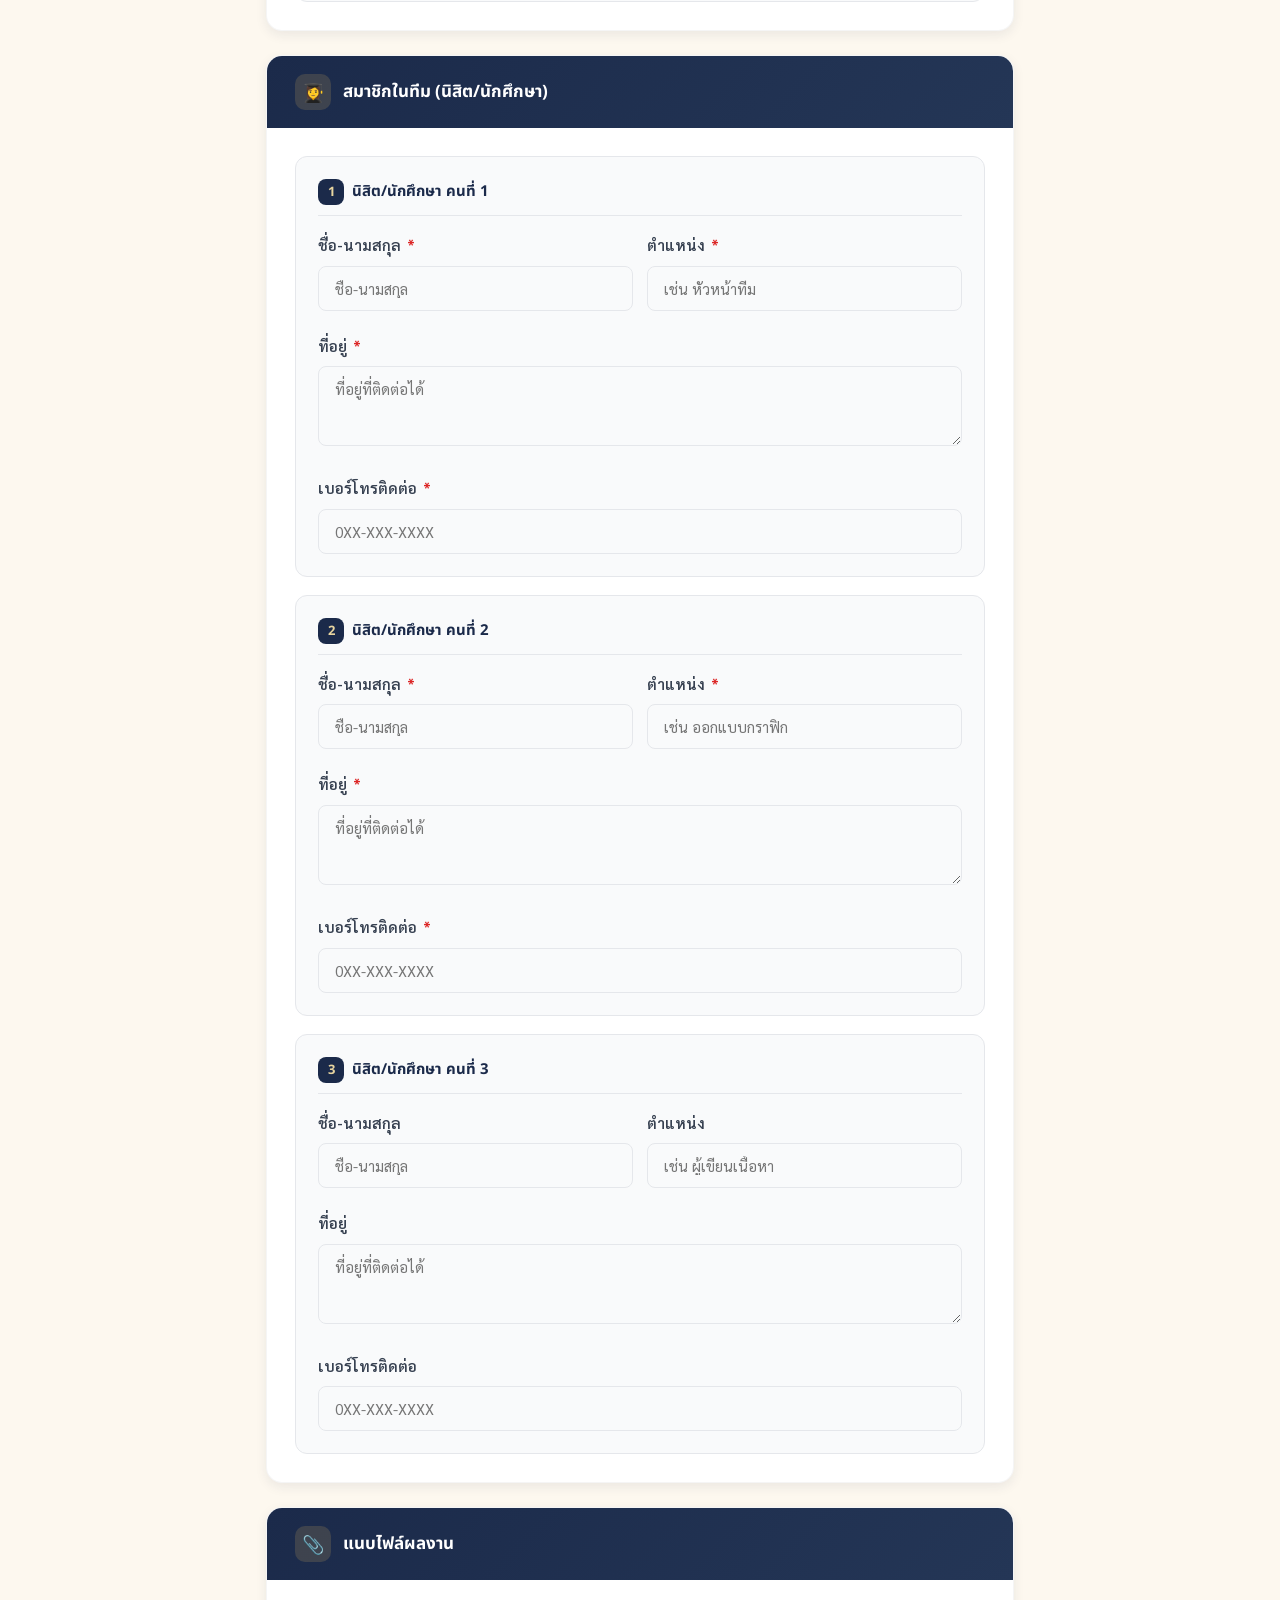
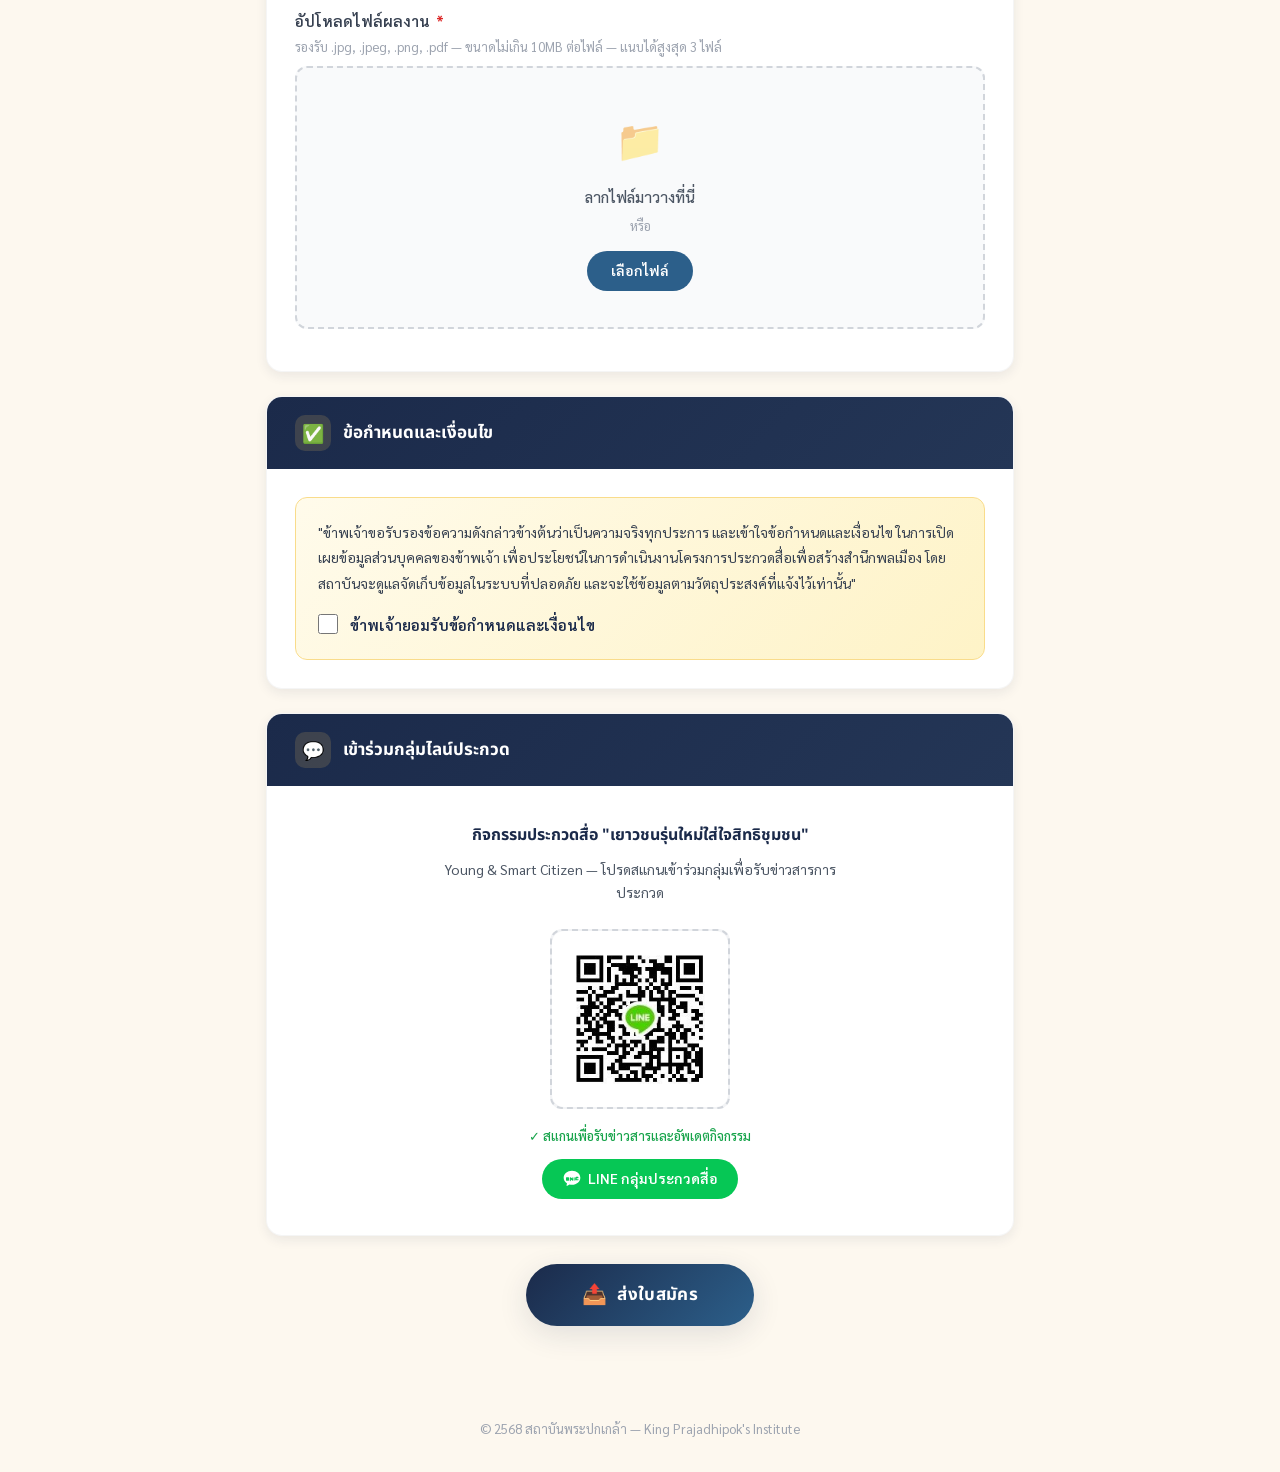
==== commit 7a7af33a: "Update index.html" ====
--- a/index.html
+++ b/index.html
@@ -998,20 +998,20 @@
                     </div>
                     <div class="field-row">
                         <div class="form-group">
-                            <label class="form-label">ชื่อ-นามสกุล <span class="required">*</span></label>
+                            <label class="form-label">ชื่อ-นามสกุล</label>
                             <input type="text" class="form-input" name="student3Name" placeholder="ชื่อ-นามสกุล" required>
                         </div>
                         <div class="form-group">
-                            <label class="form-label">ตำแหน่ง <span class="required">*</span></label>
+                            <label class="form-label">ตำแหน่ง</label>
                             <input type="text" class="form-input" name="student3Position" placeholder="เช่น ผู้เขียนเนื้อหา" required>
                         </div>
                     </div>
                     <div class="form-group">
-                        <label class="form-label">ที่อยู่ <span class="required">*</span></label>
+                        <label class="form-label">ที่อยู่ </label>
                         <textarea class="form-input form-textarea" name="student3Address" placeholder="ที่อยู่ที่ติดต่อได้" rows="2" required></textarea>
                     </div>
                     <div class="form-group">
-                        <label class="form-label">เบอร์โทรติดต่อ <span class="required">*</span></label>
+                        <label class="form-label">เบอร์โทรติดต่อ</label>
                         <input type="tel" class="form-input" name="student3Phone" placeholder="0XX-XXX-XXXX" required>
                     </div>
                 </div>
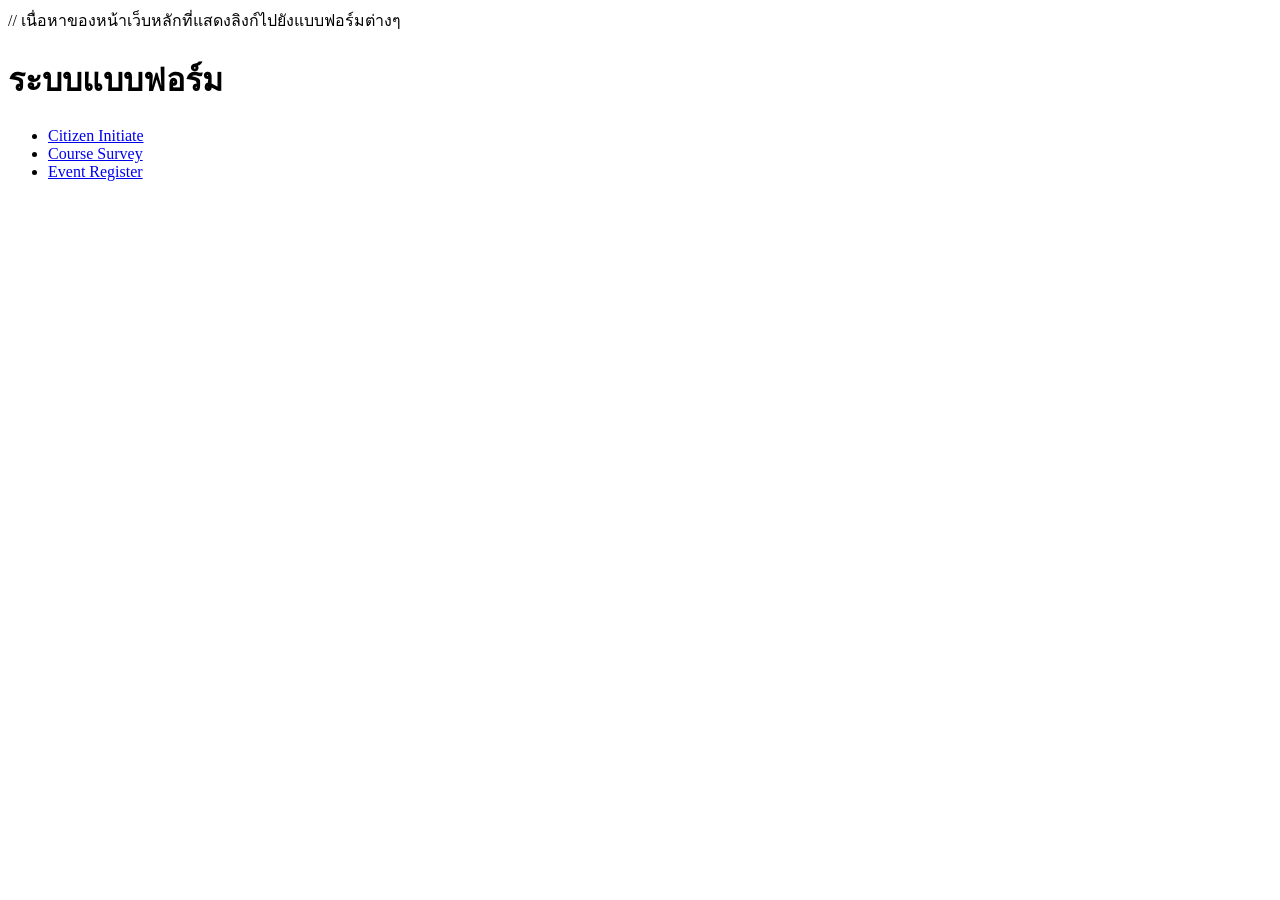
==== commit af23f921: "initial project" ====
--- a/index.html
+++ b/index.html
@@ -1,1385 +1,19 @@
 <!DOCTYPE html>
-<html lang="th">
+<html>
 <head>
-    <meta charset="UTF-8">
-    <meta name="viewport" content="width=device-width, initial-scale=1.0">
-    <title>ใบสมัครกิจกรรมประกวดสื่อ "เยาวชนรุ่นใหม่ใส่ใจสิทธิชุมชน" | สถาบันพระปกเกล้า</title>
-    <link rel="preconnect" href="https://fonts.googleapis.com">
-    <link rel="preconnect" href="https://fonts.gstatic.com" crossorigin>
-    <link href="https://fonts.googleapis.com/css2?family=Noto+Sans+Thai:wght@300;400;500;600;700;800&family=Sarabun:wght@300;400;500;600;700&display=swap" rel="stylesheet">
-    <style>
-        :root {
-            --kpi-navy: #1B2A4A;
-            --kpi-gold: #C5A55A;
-            --kpi-gold-light: #E8D5A0;
-            --kpi-blue: #2C5F8A;
-            --kpi-blue-light: #3A7DB8;
-            --kpi-cream: #FDF8EF;
-            --kpi-white: #FFFFFF;
-            --kpi-gray-50: #F9FAFB;
-            --kpi-gray-100: #F3F4F6;
-            --kpi-gray-200: #E5E7EB;
-            --kpi-gray-300: #D1D5DB;
-            --kpi-gray-400: #9CA3AF;
-            --kpi-gray-600: #4B5563;
-            --kpi-gray-700: #374151;
-            --kpi-gray-800: #1F2937;
-            --kpi-red: #DC2626;
-            --kpi-green: #16A34A;
-            --shadow-sm: 0 1px 2px rgba(27,42,74,0.06);
-            --shadow-md: 0 4px 12px rgba(27,42,74,0.08);
-            --shadow-lg: 0 8px 30px rgba(27,42,74,0.12);
-            --shadow-xl: 0 20px 50px rgba(27,42,74,0.15);
-            --radius: 12px;
-            --radius-sm: 8px;
-            --radius-lg: 16px;
-        }
+<meta charset="UTF-8">
+<title>Form Center</title>
+</head>
 
-        * {
-            margin: 0;
-            padding: 0;
-            box-sizing: border-box;
-        }
+<body>
+// เนื่อหาของหน้าเว็บหลักที่แสดงลิงก์ไปยังแบบฟอร์มต่างๆ
+<h1>ระบบแบบฟอร์ม</h1>
 
-        body {
-            font-family: 'Sarabun', 'Noto Sans Thai', sans-serif;
-            background: var(--kpi-cream);
-            color: var(--kpi-gray-800);
-            line-height: 1.7;
-            min-height: 100vh;
-        }
+<ul>
+<li><a href="forms/citizen-initiate/">Citizen Initiate</a></li>
+<li><a href="forms/course-survey/">Course Survey</a></li>
+<li><a href="forms/event-register/">Event Register</a></li>
+</ul>
 
-        /* === HEADER === */
-        .page-header {
-            background: linear-gradient(135deg, var(--kpi-navy) 0%, #243656 50%, var(--kpi-blue) 100%);
-            position: relative;
-            overflow: hidden;
-            padding: 0;
-        }
-
-        .page-header::before {
-            content: '';
-            position: absolute;
-            top: -50%;
-            right: -20%;
-            width: 600px;
-            height: 600px;
-            background: radial-gradient(circle, rgba(197,165,90,0.15) 0%, transparent 70%);
-            border-radius: 50%;
-        }
-
-        .page-header::after {
-            content: '';
-            position: absolute;
-            bottom: -30%;
-            left: -10%;
-            width: 400px;
-            height: 400px;
-            background: radial-gradient(circle, rgba(44,95,138,0.2) 0%, transparent 70%);
-            border-radius: 50%;
-        }
-
-        .header-content {
-            position: relative;
-            z-index: 2;
-            max-width: 800px;
-            margin: 0 auto;
-            padding: 48px 24px 40px;
-            text-align: center;
-        }
-
-        .header-badge {
-            display: inline-block;
-            background: rgba(197,165,90,0.15);
-            border: 1px solid rgba(197,165,90,0.3);
-            color: var(--kpi-gold-light);
-            font-size: 13px;
-            font-weight: 500;
-            padding: 6px 20px;
-            border-radius: 100px;
-            margin-bottom: 20px;
-            letter-spacing: 0.5px;
-        }
-
-        .header-title {
-            font-family: 'Noto Sans Thai', sans-serif;
-            font-size: 15px;
-            font-weight: 400;
-            color: rgba(255,255,255,0.8);
-            margin-bottom: 8px;
-            letter-spacing: 0.3px;
-        }
-
-        .header-project {
-            font-family: 'Noto Sans Thai', sans-serif;
-            font-size: 20px;
-            font-weight: 700;
-            color: var(--kpi-gold-light);
-            margin-bottom: 16px;
-            line-height: 1.5;
-        }
-
-        .header-activity {
-            font-family: 'Noto Sans Thai', sans-serif;
-            font-size: 28px;
-            font-weight: 800;
-            color: var(--kpi-white);
-            line-height: 1.4;
-            margin-bottom: 8px;
-        }
-
-        .header-activity-en {
-            font-size: 18px;
-            font-weight: 500;
-            color: rgba(255,255,255,0.7);
-            margin-bottom: 20px;
-        }
-
-        .header-divider {
-            width: 60px;
-            height: 3px;
-            background: var(--kpi-gold);
-            margin: 0 auto 20px;
-            border-radius: 2px;
-        }
-
-        .header-org {
-            font-size: 14px;
-            color: rgba(255,255,255,0.6);
-            font-weight: 400;
-        }
-
-        .header-org strong {
-            color: rgba(255,255,255,0.85);
-            font-weight: 600;
-        }
-
-        /* === FORM CONTAINER === */
-        .form-container {
-            max-width: 780px;
-            margin: 0 auto;
-            padding: 0 16px 60px;
-        }
-
-        /* === SECTION CARDS === */
-        .section-card {
-            background: var(--kpi-white);
-            border-radius: var(--radius-lg);
-            box-shadow: var(--shadow-md);
-            margin-top: 24px;
-            overflow: hidden;
-            border: 1px solid rgba(0,0,0,0.04);
-            animation: fadeUp 0.5s ease both;
-        }
-
-        .section-card:nth-child(2) { animation-delay: 0.05s; }
-        .section-card:nth-child(3) { animation-delay: 0.1s; }
-        .section-card:nth-child(4) { animation-delay: 0.15s; }
-        .section-card:nth-child(5) { animation-delay: 0.2s; }
-
-        @keyframes fadeUp {
-            from { opacity: 0; transform: translateY(20px); }
-            to { opacity: 1; transform: translateY(0); }
-        }
-
-        .section-header {
-            background: linear-gradient(135deg, var(--kpi-navy), #243656);
-            padding: 18px 28px;
-            display: flex;
-            align-items: center;
-            gap: 12px;
-        }
-
-        .section-icon {
-            width: 36px;
-            height: 36px;
-            background: rgba(197,165,90,0.2);
-            border-radius: 10px;
-            display: flex;
-            align-items: center;
-            justify-content: center;
-            font-size: 18px;
-            flex-shrink: 0;
-        }
-
-        .section-title {
-            font-family: 'Noto Sans Thai', sans-serif;
-            font-size: 17px;
-            font-weight: 700;
-            color: var(--kpi-white);
-        }
-
-        .section-body {
-            padding: 28px;
-        }
-
-        /* === FORM FIELDS === */
-        .form-group {
-            margin-bottom: 22px;
-        }
-
-        .form-group:last-child {
-            margin-bottom: 0;
-        }
-
-        .form-label {
-            display: block;
-            font-weight: 600;
-            font-size: 15px;
-            color: var(--kpi-gray-700);
-            margin-bottom: 8px;
-        }
-
-        .form-label .required {
-            color: var(--kpi-red);
-            margin-left: 2px;
-        }
-
-        .form-label .label-hint {
-            font-weight: 400;
-            font-size: 13px;
-            color: var(--kpi-gray-400);
-            display: block;
-            margin-top: 2px;
-        }
-
-        .form-input,
-        .form-select,
-        .form-textarea {
-            width: 100%;
-            padding: 12px 16px;
-            font-family: 'Sarabun', sans-serif;
-            font-size: 15px;
-            color: var(--kpi-gray-800);
-            background: var(--kpi-gray-50);
-            border: 1.5px solid var(--kpi-gray-200);
-            border-radius: var(--radius-sm);
-            transition: all 0.2s ease;
-            outline: none;
-        }
-
-        .form-input:hover,
-        .form-select:hover,
-        .form-textarea:hover {
-            border-color: var(--kpi-gray-300);
-        }
-
-        .form-input:focus,
-        .form-select:focus,
-        .form-textarea:focus {
-            border-color: var(--kpi-blue-light);
-            background: var(--kpi-white);
-            box-shadow: 0 0 0 3px rgba(44,95,138,0.1);
-        }
-
-        .form-input.error,
-        .form-select.error {
-            border-color: var(--kpi-red);
-            box-shadow: 0 0 0 3px rgba(220,38,38,0.08);
-        }
-
-        .form-textarea {
-            resize: vertical;
-            min-height: 80px;
-        }
-
-        .form-select {
-            cursor: pointer;
-            appearance: none;
-            background-image: url("data:image/svg+xml,%3Csvg xmlns='http://www.w3.org/2000/svg' width='12' height='12' viewBox='0 0 12 12'%3E%3Cpath d='M2 4l4 4 4-4' fill='none' stroke='%239CA3AF' stroke-width='2' stroke-linecap='round'/%3E%3C/svg%3E");
-            background-repeat: no-repeat;
-            background-position: right 14px center;
-            padding-right: 40px;
-        }
-
-        .error-text {
-            color: var(--kpi-red);
-            font-size: 13px;
-            margin-top: 4px;
-            display: none;
-        }
-
-        /* === RADIO CARDS === */
-        .radio-group {
-            display: grid;
-            grid-template-columns: 1fr 1fr;
-            gap: 12px;
-        }
-
-        @media (max-width: 500px) {
-            .radio-group {
-                grid-template-columns: 1fr;
-            }
-        }
-
-        .radio-card {
-            position: relative;
-            cursor: pointer;
-        }
-
-        .radio-card input {
-            position: absolute;
-            opacity: 0;
-            width: 0;
-            height: 0;
-        }
-
-        .radio-card-content {
-            display: flex;
-            align-items: center;
-            gap: 12px;
-            padding: 16px 18px;
-            background: var(--kpi-gray-50);
-            border: 1.5px solid var(--kpi-gray-200);
-            border-radius: var(--radius-sm);
-            transition: all 0.2s ease;
-        }
-
-        .radio-card:hover .radio-card-content {
-            border-color: var(--kpi-blue-light);
-            background: rgba(44,95,138,0.03);
-        }
-
-        .radio-card input:checked + .radio-card-content {
-            border-color: var(--kpi-blue-light);
-            background: rgba(44,95,138,0.06);
-            box-shadow: 0 0 0 3px rgba(44,95,138,0.1);
-        }
-
-        .radio-dot {
-            width: 20px;
-            height: 20px;
-            border-radius: 50%;
-            border: 2px solid var(--kpi-gray-300);
-            display: flex;
-            align-items: center;
-            justify-content: center;
-            flex-shrink: 0;
-            transition: all 0.2s ease;
-        }
-
-        .radio-card input:checked + .radio-card-content .radio-dot {
-            border-color: var(--kpi-blue-light);
-        }
-
-        .radio-dot::after {
-            content: '';
-            width: 10px;
-            height: 10px;
-            border-radius: 50%;
-            background: var(--kpi-blue-light);
-            transform: scale(0);
-            transition: transform 0.2s ease;
-        }
-
-        .radio-card input:checked + .radio-card-content .radio-dot::after {
-            transform: scale(1);
-        }
-
-        .radio-card-label {
-            font-size: 14px;
-            font-weight: 500;
-            color: var(--kpi-gray-700);
-            line-height: 1.4;
-        }
-
-        .radio-card-icon {
-            font-size: 22px;
-            flex-shrink: 0;
-        }
-
-        /* === MEMBER BLOCK === */
-        .member-block {
-            background: var(--kpi-gray-50);
-            border: 1px solid var(--kpi-gray-200);
-            border-radius: var(--radius);
-            padding: 22px;
-            margin-bottom: 18px;
-        }
-
-        .member-block:last-child {
-            margin-bottom: 0;
-        }
-
-        .member-block-title {
-            font-family: 'Noto Sans Thai', sans-serif;
-            font-weight: 700;
-            font-size: 15px;
-            color: var(--kpi-navy);
-            margin-bottom: 16px;
-            padding-bottom: 10px;
-            border-bottom: 1px solid var(--kpi-gray-200);
-            display: flex;
-            align-items: center;
-            gap: 8px;
-        }
-
-        .member-block-title .member-num {
-            background: var(--kpi-navy);
-            color: var(--kpi-gold-light);
-            width: 26px;
-            height: 26px;
-            border-radius: 8px;
-            display: inline-flex;
-            align-items: center;
-            justify-content: center;
-            font-size: 13px;
-            font-weight: 700;
-        }
-
-        .field-row {
-            display: grid;
-            grid-template-columns: 1fr 1fr;
-            gap: 14px;
-        }
-
-        @media (max-width: 600px) {
-            .field-row {
-                grid-template-columns: 1fr;
-            }
-        }
-
-        /* === FILE UPLOAD === */
-        .file-upload-area {
-            border: 2px dashed var(--kpi-gray-300);
-            border-radius: var(--radius);
-            padding: 36px 24px;
-            text-align: center;
-            cursor: pointer;
-            transition: all 0.2s ease;
-            background: var(--kpi-gray-50);
-        }
-
-        .file-upload-area:hover,
-        .file-upload-area.dragover {
-            border-color: var(--kpi-blue-light);
-            background: rgba(44,95,138,0.04);
-        }
-
-        .file-upload-icon {
-            font-size: 40px;
-            margin-bottom: 12px;
-            opacity: 0.6;
-        }
-
-        .file-upload-text {
-            font-size: 15px;
-            font-weight: 500;
-            color: var(--kpi-gray-600);
-            margin-bottom: 6px;
-        }
-
-        .file-upload-hint {
-            font-size: 13px;
-            color: var(--kpi-gray-400);
-        }
-
-        .file-upload-btn {
-            display: inline-block;
-            margin-top: 14px;
-            padding: 8px 24px;
-            background: var(--kpi-blue);
-            color: white;
-            border-radius: 100px;
-            font-size: 14px;
-            font-weight: 600;
-            cursor: pointer;
-            transition: background 0.2s;
-        }
-
-        .file-upload-btn:hover {
-            background: var(--kpi-blue-light);
-        }
-
-        .file-list {
-            margin-top: 14px;
-        }
-
-        .file-item {
-            display: flex;
-            align-items: center;
-            justify-content: space-between;
-            background: var(--kpi-white);
-            border: 1px solid var(--kpi-gray-200);
-            border-radius: var(--radius-sm);
-            padding: 10px 14px;
-            margin-top: 8px;
-            font-size: 14px;
-        }
-
-        .file-item-info {
-            display: flex;
-            align-items: center;
-            gap: 10px;
-            min-width: 0;
-        }
-
-        .file-item-icon { font-size: 20px; flex-shrink: 0; }
-
-        .file-item-name {
-            white-space: nowrap;
-            overflow: hidden;
-            text-overflow: ellipsis;
-            font-weight: 500;
-            color: var(--kpi-gray-700);
-        }
-
-        .file-item-size {
-            color: var(--kpi-gray-400);
-            font-size: 13px;
-            flex-shrink: 0;
-        }
-
-        .file-item-remove {
-            background: none;
-            border: none;
-            color: var(--kpi-red);
-            cursor: pointer;
-            font-size: 18px;
-            padding: 4px;
-            border-radius: 6px;
-            transition: background 0.2s;
-            flex-shrink: 0;
-        }
-
-        .file-item-remove:hover {
-            background: rgba(220,38,38,0.08);
-        }
-
-        /* === CONSENT === */
-        .consent-box {
-            background: linear-gradient(135deg, #FFFBEB, #FEF3C7);
-            border: 1px solid #F9DC8B;
-            border-radius: var(--radius);
-            padding: 22px;
-        }
-
-        .consent-text {
-            font-size: 14px;
-            color: var(--kpi-gray-700);
-            line-height: 1.8;
-            margin-bottom: 16px;
-        }
-
-        .consent-check {
-            display: flex;
-            align-items: flex-start;
-            gap: 12px;
-            cursor: pointer;
-        }
-
-        .consent-check input {
-            width: 20px;
-            height: 20px;
-            margin-top: 2px;
-            accent-color: var(--kpi-blue);
-            cursor: pointer;
-            flex-shrink: 0;
-        }
-
-        .consent-check span {
-            font-size: 15px;
-            font-weight: 600;
-            color: var(--kpi-navy);
-        }
-
-        /* === QR CODE === */
-        .qr-section {
-            text-align: center;
-            padding: 36px 28px;
-        }
-
-        .qr-title {
-            font-family: 'Noto Sans Thai', sans-serif;
-            font-size: 16px;
-            font-weight: 700;
-            color: var(--kpi-navy);
-            margin-bottom: 8px;
-        }
-
-        .qr-subtitle {
-            font-size: 14px;
-            color: var(--kpi-gray-600);
-            margin-bottom: 24px;
-            max-width: 400px;
-            margin-left: auto;
-            margin-right: auto;
-        }
-
-        .qr-placeholder {
-            width: 180px;
-            height: 180px;
-            background: var(--kpi-gray-100);
-            border: 2px dashed var(--kpi-gray-300);
-            border-radius: var(--radius);
-            display: flex;
-            align-items: center;
-            justify-content: center;
-            margin: 0 auto 16px;
-            font-size: 14px;
-            color: var(--kpi-gray-400);
-            flex-direction: column;
-            gap: 8px;
-        }
-
-        .qr-placeholder img {
-            width: 100%;
-            height: 100%;
-            object-fit: contain;
-            border-radius: var(--radius);
-        }
-
-        .qr-note {
-            font-size: 13px;
-            color: var(--kpi-green);
-            font-weight: 500;
-        }
-
-        .qr-line-badge {
-            display: inline-flex;
-            align-items: center;
-            gap: 6px;
-            background: #06C755;
-            color: white;
-            padding: 8px 20px;
-            border-radius: 100px;
-            font-size: 14px;
-            font-weight: 600;
-            margin-top: 12px;
-        }
-
-        /* === SUBMIT === */
-        .submit-section {
-            text-align: center;
-            margin-top: 28px;
-        }
-
-        .submit-btn {
-            display: inline-flex;
-            align-items: center;
-            gap: 10px;
-            padding: 16px 56px;
-            background: linear-gradient(135deg, var(--kpi-navy), var(--kpi-blue));
-            color: var(--kpi-white);
-            font-family: 'Noto Sans Thai', sans-serif;
-            font-size: 17px;
-            font-weight: 700;
-            border: none;
-            border-radius: 100px;
-            cursor: pointer;
-            transition: all 0.3s ease;
-            box-shadow: var(--shadow-lg);
-            letter-spacing: 0.3px;
-        }
-
-        .submit-btn:hover {
-            transform: translateY(-2px);
-            box-shadow: var(--shadow-xl);
-        }
-
-        .submit-btn:active {
-            transform: translateY(0);
-        }
-
-        .submit-btn:disabled {
-            opacity: 0.6;
-            cursor: not-allowed;
-            transform: none;
-        }
-
-        .submit-btn .btn-icon {
-            font-size: 20px;
-        }
-
-        /* === LOADING / SUCCESS === */
-        .loading-overlay {
-            display: none;
-            position: fixed;
-            top: 0; left: 0; right: 0; bottom: 0;
-            background: rgba(27,42,74,0.6);
-            backdrop-filter: blur(4px);
-            z-index: 1000;
-            align-items: center;
-            justify-content: center;
-        }
-
-        .loading-overlay.active {
-            display: flex;
-        }
-
-        .loading-box {
-            background: white;
-            border-radius: var(--radius-lg);
-            padding: 48px;
-            text-align: center;
-            box-shadow: var(--shadow-xl);
-            animation: fadeUp 0.3s ease;
-        }
-
-        .spinner {
-            width: 48px;
-            height: 48px;
-            border: 4px solid var(--kpi-gray-200);
-            border-top-color: var(--kpi-blue);
-            border-radius: 50%;
-            animation: spin 0.8s linear infinite;
-            margin: 0 auto 16px;
-        }
-
-        @keyframes spin {
-            to { transform: rotate(360deg); }
-        }
-
-        .loading-text {
-            font-size: 16px;
-            font-weight: 600;
-            color: var(--kpi-navy);
-        }
-
-        .loading-subtext {
-            font-size: 13px;
-            color: var(--kpi-gray-400);
-            margin-top: 4px;
-        }
-
-        .success-overlay {
-            display: none;
-            position: fixed;
-            top: 0; left: 0; right: 0; bottom: 0;
-            background: rgba(27,42,74,0.6);
-            backdrop-filter: blur(4px);
-            z-index: 1001;
-            align-items: center;
-            justify-content: center;
-        }
-
-        .success-overlay.active {
-            display: flex;
-        }
-
-        .success-box {
-            background: white;
-            border-radius: var(--radius-lg);
-            padding: 48px 40px;
-            text-align: center;
-            box-shadow: var(--shadow-xl);
-            max-width: 420px;
-            animation: fadeUp 0.4s ease;
-        }
-
-        .success-icon {
-            font-size: 56px;
-            margin-bottom: 16px;
-        }
-
-        .success-title {
-            font-family: 'Noto Sans Thai', sans-serif;
-            font-size: 22px;
-            font-weight: 800;
-            color: var(--kpi-navy);
-            margin-bottom: 10px;
-        }
-
-        .success-text {
-            font-size: 15px;
-            color: var(--kpi-gray-600);
-            line-height: 1.7;
-            margin-bottom: 24px;
-        }
-
-        .success-btn {
-            display: inline-block;
-            padding: 12px 36px;
-            background: var(--kpi-green);
-            color: white;
-            border: none;
-            border-radius: 100px;
-            font-size: 15px;
-            font-weight: 600;
-            cursor: pointer;
-            transition: background 0.2s;
-        }
-
-        .success-btn:hover {
-            background: #15803D;
-        }
-
-        /* === FOOTER === */
-        .page-footer {
-            text-align: center;
-            padding: 32px 16px;
-            color: var(--kpi-gray-400);
-            font-size: 13px;
-        }
-
-        .page-footer a {
-            color: var(--kpi-blue);
-            text-decoration: none;
-        }
-
-        /* === RESPONSIVE === */
-        @media (max-width: 600px) {
-            .header-content { padding: 36px 16px 32px; }
-            .header-activity { font-size: 22px; }
-            .header-project { font-size: 17px; }
-            .section-body { padding: 20px; }
-            .member-block { padding: 16px; }
-            .submit-btn { padding: 14px 40px; font-size: 16px; }
-        }
-    </style>
-</head>
-<body>
-
-    <!-- HEADER -->
-    <header class="page-header">
-        <div class="header-content">
-            <div class="header-badge">📋 ใบสมัครออนไลน์</div>
-            <p class="header-title">โครงการกฎหมายภาคประชาชน</p>
-            <p class="header-project">ว่าด้วยการบริหารจัดการขยะแห่งชาติ</p>
-            <div class="header-divider"></div>
-            <h1 class="header-activity">กิจกรรมประกวดสื่อ</h1>
-            <p class="header-activity">"เยาวชนรุ่นใหม่ใส่ใจสิทธิชุมชน"</p>
-            <p class="header-activity-en">Young & Smart Citizen</p>
-            <p class="header-org">โดย <strong>สถาบันพระปกเกล้า</strong></p>
-        </div>
-    </header>
-
-    <form id="applicationForm" class="form-container" novalidate>
-
-        <!-- SECTION 1: TEAM INFO -->
-        <div class="section-card">
-            <div class="section-header">
-                <div class="section-icon">📝</div>
-                <div class="section-title">ข้อมูลทีมและผลงาน</div>
-            </div>
-            <div class="section-body">
-                <div class="form-group">
-                    <label class="form-label">ชื่อทีม <span class="required">*</span></label>
-                    <input type="text" class="form-input" id="teamName" name="teamName" placeholder="กรอกชื่อทีม" required>
-                    <div class="error-text" id="teamNameError">กรุณากรอกชื่อทีม</div>
-                </div>
-                <div class="form-group">
-                    <label class="form-label">ชื่อผลงาน <span class="required">*</span></label>
-                    <input type="text" class="form-input" id="workTitle" name="workTitle" placeholder="กรอกชื่อผลงานที่ส่งเข้าประกวด" required>
-                    <div class="error-text" id="workTitleError">กรุณากรอกชื่อผลงาน</div>
-                </div>
-                <div class="form-group">
-                    <label class="form-label">ชื่อสถานศึกษา <span class="required">*</span></label>
-                    <input type="text" class="form-input" id="institution" name="institution" placeholder="กรอกชื่อสถานศึกษา" required>
-                    <div class="error-text" id="institutionError">กรุณากรอกชื่อสถานศึกษา</div>
-                </div>
-            </div>
-        </div>
-
-        <!-- SECTION 2: MEDIA TYPE -->
-        <div class="section-card">
-            <div class="section-header">
-                <div class="section-icon">🎨</div>
-                <div class="section-title">สื่อที่สนใจเข้าร่วมประกวด</div>
-            </div>
-            <div class="section-body">
-                <div class="form-group">
-                    <label class="form-label">เลือกประเภทสื่อ <span class="required">*</span></label>
-                    <div class="radio-group">
-                        <label class="radio-card">
-                            <input type="radio" name="mediaType" value="poster" required>
-                            <div class="radio-card-content">
-                                <div class="radio-dot"></div>
-                                <span class="radio-card-icon">🖼️</span>
-                                <span class="radio-card-label">สื่อสิ่งพิมพ์ โปสเตอร์<br>(Posters)</span>
-                            </div>
-                        </label>
-                        <label class="radio-card">
-                            <input type="radio" name="mediaType" value="social_media" required>
-                            <div class="radio-card-content">
-                                <div class="radio-dot"></div>
-                                <span class="radio-card-icon">📱</span>
-                                <span class="radio-card-label">สื่อโฆษณา ภาพนิ่ง<br>(Social Media)</span>
-                            </div>
-                        </label>
-                    </div>
-                    <div class="error-text" id="mediaTypeError">กรุณาเลือกประเภทสื่อ</div>
-                </div>
-            </div>
-        </div>
-
-        <!-- SECTION 3: ADVISOR -->
-        <div class="section-card">
-            <div class="section-header">
-                <div class="section-icon">👨‍🏫</div>
-                <div class="section-title">อาจารย์ผู้ควบคุมทีม</div>
-            </div>
-            <div class="section-body">
-                <div class="member-block">
-                    <div class="field-row">
-                        <div class="form-group">
-                            <label class="form-label">ชื่อ-นามสกุล <span class="required">*</span></label>
-                            <input type="text" class="form-input" name="advisorName" placeholder="ชื่อ-นามสกุล" required>
-                        </div>
-                        <div class="form-group">
-                            <label class="form-label">ตำแหน่ง <span class="required">*</span></label>
-                            <input type="text" class="form-input" name="advisorPosition" placeholder="ตำแหน่ง" required>
-                        </div>
-                    </div>
-                    <div class="form-group">
-                        <label class="form-label">ที่อยู่ <span class="required">*</span></label>
-                        <textarea class="form-input form-textarea" name="advisorAddress" placeholder="ที่อยู่ที่ติดต่อได้" rows="2" required></textarea>
-                    </div>
-                    <div class="form-group">
-                        <label class="form-label">เบอร์โทรติดต่อ <span class="required">*</span></label>
-                        <input type="tel" class="form-input" name="advisorPhone" placeholder="0XX-XXX-XXXX" required>
-                    </div>
-                </div>
-            </div>
-        </div>
-
-        <!-- SECTION 4: STUDENTS -->
-        <div class="section-card">
-            <div class="section-header">
-                <div class="section-icon">👩‍🎓</div>
-                <div class="section-title">สมาชิกในทีม (นิสิต/นักศึกษา)</div>
-            </div>
-            <div class="section-body">
-
-                <!-- Student 1 -->
-                <div class="member-block">
-                    <div class="member-block-title">
-                        <span class="member-num">1</span> นิสิต/นักศึกษา คนที่ 1
-                    </div>
-                    <div class="field-row">
-                        <div class="form-group">
-                            <label class="form-label">ชื่อ-นามสกุล <span class="required">*</span></label>
-                            <input type="text" class="form-input" name="student1Name" placeholder="ชื่อ-นามสกุล" required>
-                        </div>
-                        <div class="form-group">
-                            <label class="form-label">ตำแหน่ง <span class="required">*</span></label>
-                            <input type="text" class="form-input" name="student1Position" placeholder="เช่น หัวหน้าทีม" required>
-                        </div>
-                    </div>
-                    <div class="form-group">
-                        <label class="form-label">ที่อยู่ <span class="required">*</span></label>
-                        <textarea class="form-input form-textarea" name="student1Address" placeholder="ที่อยู่ที่ติดต่อได้" rows="2" required></textarea>
-                    </div>
-                    <div class="form-group">
-                        <label class="form-label">เบอร์โทรติดต่อ <span class="required">*</span></label>
-                        <input type="tel" class="form-input" name="student1Phone" placeholder="0XX-XXX-XXXX" required>
-                    </div>
-                </div>
-
-                <!-- Student 2 -->
-                <div class="member-block">
-                    <div class="member-block-title">
-                        <span class="member-num">2</span> นิสิต/นักศึกษา คนที่ 2
-                    </div>
-                    <div class="field-row">
-                        <div class="form-group">
-                            <label class="form-label">ชื่อ-นามสกุล <span class="required">*</span></label>
-                            <input type="text" class="form-input" name="student2Name" placeholder="ชื่อ-นามสกุล" required>
-                        </div>
-                        <div class="form-group">
-                            <label class="form-label">ตำแหน่ง <span class="required">*</span></label>
-                            <input type="text" class="form-input" name="student2Position" placeholder="เช่น ออกแบบกราฟิก" required>
-                        </div>
-                    </div>
-                    <div class="form-group">
-                        <label class="form-label">ที่อยู่ <span class="required">*</span></label>
-                        <textarea class="form-input form-textarea" name="student2Address" placeholder="ที่อยู่ที่ติดต่อได้" rows="2" required></textarea>
-                    </div>
-                    <div class="form-group">
-                        <label class="form-label">เบอร์โทรติดต่อ <span class="required">*</span></label>
-                        <input type="tel" class="form-input" name="student2Phone" placeholder="0XX-XXX-XXXX" required>
-                    </div>
-                </div>
-
-                <!-- Student 3 -->
-                <div class="member-block">
-                    <div class="member-block-title">
-                        <span class="member-num">3</span> นิสิต/นักศึกษา คนที่ 3
-                    </div>
-                    <div class="field-row">
-                        <div class="form-group">
-                            <label class="form-label">ชื่อ-นามสกุล</label>
-                            <input type="text" class="form-input" name="student3Name" placeholder="ชื่อ-นามสกุล" required>
-                        </div>
-                        <div class="form-group">
-                            <label class="form-label">ตำแหน่ง</label>
-                            <input type="text" class="form-input" name="student3Position" placeholder="เช่น ผู้เขียนเนื้อหา" required>
-                        </div>
-                    </div>
-                    <div class="form-group">
-                        <label class="form-label">ที่อยู่ </label>
-                        <textarea class="form-input form-textarea" name="student3Address" placeholder="ที่อยู่ที่ติดต่อได้" rows="2" required></textarea>
-                    </div>
-                    <div class="form-group">
-                        <label class="form-label">เบอร์โทรติดต่อ</label>
-                        <input type="tel" class="form-input" name="student3Phone" placeholder="0XX-XXX-XXXX" required>
-                    </div>
-                </div>
-            </div>
-        </div>
-
-        <!-- SECTION 5: FILE UPLOAD -->
-        <div class="section-card">
-            <div class="section-header">
-                <div class="section-icon">📎</div>
-                <div class="section-title">แนบไฟล์ผลงาน</div>
-            </div>
-            <div class="section-body">
-                <div class="form-group">
-                    <label class="form-label">
-                        อัปโหลดไฟล์ผลงาน <span class="required">*</span>
-                        <span class="label-hint">รองรับ .jpg, .jpeg, .png, .pdf — ขนาดไม่เกิน 10MB ต่อไฟล์ — แนบได้สูงสุด 3 ไฟล์</span>
-                    </label>
-                    <div class="file-upload-area" id="fileDropArea">
-                        <div class="file-upload-icon">📁</div>
-                        <div class="file-upload-text">ลากไฟล์มาวางที่นี่</div>
-                        <div class="file-upload-hint">หรือ</div>
-                        <div class="file-upload-btn">เลือกไฟล์</div>
-                        <input type="file" id="fileInput" accept=".jpg,.jpeg,.png,.pdf" multiple hidden>
-                    </div>
-                    <div class="file-list" id="fileList"></div>
-                    <div class="error-text" id="fileError">กรุณาแนบไฟล์ผลงานอย่างน้อย 1 ไฟล์</div>
-                </div>
-            </div>
-        </div>
-
-        <!-- SECTION 6: CONSENT -->
-        <div class="section-card">
-            <div class="section-header">
-                <div class="section-icon">✅</div>
-                <div class="section-title">ข้อกำหนดและเงื่อนไข</div>
-            </div>
-            <div class="section-body">
-                <div class="consent-box">
-                    <p class="consent-text">
-                        "ข้าพเจ้าขอรับรองข้อความดังกล่าวข้างต้นว่าเป็นความจริงทุกประการ และเข้าใจข้อกำหนดและเงื่อนไข 
-                        ในการเปิดเผยข้อมูลส่วนบุคคลของข้าพเจ้า เพื่อประโยชน์ในการดำเนินงานโครงการประกวดสื่อเพื่อสร้างสำนึกพลเมือง 
-                        โดยสถาบันจะดูแลจัดเก็บข้อมูลในระบบที่ปลอดภัย และจะใช้ข้อมูลตามวัตถุประสงค์ที่แจ้งไว้เท่านั้น"
-                    </p>
-                    <label class="consent-check">
-                        <input type="checkbox" id="consentCheck" required>
-                        <span>ข้าพเจ้ายอมรับข้อกำหนดและเงื่อนไข</span>
-                    </label>
-                    <div class="error-text" id="consentError">กรุณายอมรับข้อกำหนดและเงื่อนไข</div>
-                </div>
-            </div>
-        </div>
-
-        <!-- SECTION 7: QR CODE -->
-        <div class="section-card">
-            <div class="section-header">
-                <div class="section-icon">💬</div>
-                <div class="section-title">เข้าร่วมกลุ่มไลน์ประกวด</div>
-            </div>
-            <div class="qr-section">
-                <p class="qr-title">กิจกรรมประกวดสื่อ "เยาวชนรุ่นใหม่ใส่ใจสิทธิชุมชน"</p>
-                <p class="qr-subtitle">Young & Smart Citizen — โปรดสแกนเข้าร่วมกลุ่มเพื่อรับข่าวสารการประกวด</p>
-   <div class="qr-placeholder">
-       <img src="/qr.jpg" alt="QR Code ไลน์กลุ่ม">
-   </div>
-                <p class="qr-note">✓ สแกนเพื่อรับข่าวสารและอัพเดตกิจกรรม</p>
-                <div class="qr-line-badge">
-                    <svg width="20" height="20" viewBox="0 0 24 24" fill="white"><path d="M19.365 9.863c.349 0 .63.285.63.631 0 .348-.281.63-.63.63H17.61v1.125h1.755c.349 0 .63.283.63.63 0 .349-.281.63-.63.63h-2.386c-.348 0-.63-.281-.63-.63V9.862c0-.348.282-.63.63-.63h2.386zm-3.855 0c.348 0 .63.285.63.631v3.024c0 .349-.282.63-.63.63-.349 0-.63-.281-.63-.63V10.495c0-.348.281-.631.63-.631zm-2.458 0c.348 0 .63.285.63.631v3.024c0 .349-.282.63-.63.63-.099 0-.194-.025-.28-.067l-2.2-1.474v1.511c0 .349-.281.63-.63.63-.348 0-.63-.281-.63-.63V10.495c0-.348.282-.631.63-.631.097 0 .19.024.274.065l2.206 1.476V10.495c0-.348.282-.631.63-.631zM7.8 9.863c.349 0 .63.285.63.631v3.024c0 .349-.281.63-.63.63H5.414c-.348 0-.63-.281-.63-.63V10.495c0-.348.282-.631.63-.631H7.8zM12 2C6.486 2 2 5.816 2 10.449c0 2.797 1.575 5.281 4.032 6.837l-.621 2.292c-.062.227.029.467.232.604.121.08.263.12.404.12.104 0 .208-.025.3-.078L9.13 18.62c.93.178 1.89.271 2.87.271 5.514 0 10-3.816 10-8.441S17.514 2 12 2z"/></svg>
-                    LINE กลุ่มประกวดสื่อ
-                </div>
-            </div>
-        </div>
-
-        <!-- SUBMIT -->
-        <div class="submit-section">
-            <button type="submit" class="submit-btn" id="submitBtn">
-                <span class="btn-icon">📤</span>
-                ส่งใบสมัคร
-            </button>
-        </div>
-    </form>
-
-    <!-- LOADING -->
-    <div class="loading-overlay" id="loadingOverlay">
-        <div class="loading-box">
-            <div class="spinner"></div>
-            <div class="loading-text">กำลังส่งใบสมัคร...</div>
-            <div class="loading-subtext">กรุณารอสักครู่</div>
-        </div>
-    </div>
-
-    <!-- SUCCESS -->
-    <div class="success-overlay" id="successOverlay">
-        <div class="success-box">
-            <div class="success-icon">🎉</div>
-            <div class="success-title">ส่งใบสมัครเรียบร้อย!</div>
-            <div class="success-text">ขอบคุณที่สมัครเข้าร่วมกิจกรรมประกวดสื่อ<br>"เยาวชนรุ่นใหม่ใส่ใจสิทธิชุมชน"<br>อย่าลืมสแกน QR Code เข้าร่วมกลุ่มไลน์นะคะ</div>
-            <button class="success-btn" onclick="closeSuccess()">ตกลง</button>
-        </div>
-    </div>
-
-    <!-- FOOTER -->
-    <footer class="page-footer">
-        © 2568 สถาบันพระปกเกล้า — King Prajadhipok's Institute
-    </footer>
-
-    <script>
-        // ============================================================
-        // CONFIG — เปลี่ยน URL เป็น Google Apps Script Web App URL จริง
-        // ============================================================
-        const CONFIG = {
-            GAS_URL: 'https://script.google.com/macros/s/AKfycbz3UPUdfAa7oclHkBl0L7T6sK8zYrAN9kC1D89CLef_6jTZ3e2ZQP93CwqZ19rhYuph/exec',
-            MAX_FILE_SIZE: 10 * 1024 * 1024, // 10MB
-            MAX_FILES: 3,
-            ALLOWED_TYPES: ['image/jpeg', 'image/png', 'application/pdf']
-        };
-
-        // ============================================================
-        // FILE UPLOAD
-        // ============================================================
-        let uploadedFiles = [];
-
-        const fileDropArea = document.getElementById('fileDropArea');
-        const fileInput = document.getElementById('fileInput');
-        const fileList = document.getElementById('fileList');
-
-        fileDropArea.addEventListener('click', () => fileInput.click());
-
-        fileDropArea.addEventListener('dragover', (e) => {
-            e.preventDefault();
-            fileDropArea.classList.add('dragover');
-        });
-
-        fileDropArea.addEventListener('dragleave', () => {
-            fileDropArea.classList.remove('dragover');
-        });
-
-        fileDropArea.addEventListener('drop', (e) => {
-            e.preventDefault();
-            fileDropArea.classList.remove('dragover');
-            handleFiles(e.dataTransfer.files);
-        });
-
-        fileInput.addEventListener('change', () => {
-            handleFiles(fileInput.files);
-            fileInput.value = '';
-        });
-
-        function handleFiles(files) {
-            for (const file of files) {
-                if (uploadedFiles.length >= CONFIG.MAX_FILES) {
-                    alert(`แนบไฟล์ได้สูงสุด ${CONFIG.MAX_FILES} ไฟล์`);
-                    break;
-                }
-                if (!CONFIG.ALLOWED_TYPES.includes(file.type)) {
-                    alert(`ไฟล์ "${file.name}" ไม่รองรับ\nรองรับเฉพาะ .jpg, .png, .pdf`);
-                    continue;
-                }
-                if (file.size > CONFIG.MAX_FILE_SIZE) {
-                    alert(`ไฟล์ "${file.name}" ขนาดเกิน 10MB`);
-                    continue;
-                }
-                uploadedFiles.push(file);
-            }
-            renderFileList();
-        }
-
-        function renderFileList() {
-            fileList.innerHTML = '';
-            uploadedFiles.forEach((file, i) => {
-                const ext = file.name.split('.').pop().toLowerCase();
-                const icon = ext === 'pdf' ? '📄' : '🖼️';
-                const size = (file.size / (1024 * 1024)).toFixed(2);
-                const div = document.createElement('div');
-                div.className = 'file-item';
-                div.innerHTML = `
-                    <div class="file-item-info">
-                        <span class="file-item-icon">${icon}</span>
-                        <span class="file-item-name">${file.name}</span>
-                    </div>
-                    <span class="file-item-size">${size} MB</span>
-                    <button type="button" class="file-item-remove" onclick="removeFile(${i})">✕</button>
-                `;
-                fileList.appendChild(div);
-            });
-        }
-
-        function removeFile(index) {
-            uploadedFiles.splice(index, 1);
-            renderFileList();
-        }
-
-        // ============================================================
-        // FILE TO BASE64
-        // ============================================================
-        function fileToBase64(file) {
-            return new Promise((resolve, reject) => {
-                const reader = new FileReader();
-                reader.onload = () => resolve(reader.result.split(',')[1]);
-                reader.onerror = reject;
-                reader.readAsDataURL(file);
-            });
-        }
-
-        // ============================================================
-        // VALIDATION
-        // ============================================================
-        function validateForm() {
-            let valid = true;
-            
-            // Reset errors
-            document.querySelectorAll('.error-text').forEach(el => el.style.display = 'none');
-            document.querySelectorAll('.form-input.error, .form-select.error').forEach(el => el.classList.remove('error'));
-
-            // Team Name
-            if (!document.getElementById('teamName').value.trim()) {
-                showError('teamName', 'teamNameError');
-                valid = false;
-            }
-
-            // Work Title
-            if (!document.getElementById('workTitle').value.trim()) {
-                showError('workTitle', 'workTitleError');
-                valid = false;
-            }
-
-            // Institution
-            if (!document.getElementById('institution').value.trim()) {
-                showError('institution', 'institutionError');
-                valid = false;
-            }
-
-            // Media Type
-            if (!document.querySelector('input[name="mediaType"]:checked')) {
-                document.getElementById('mediaTypeError').style.display = 'block';
-                valid = false;
-            }
-
-            // Required text fields
-            const requiredFields = [
-                'advisorName', 'advisorPosition', 'advisorAddress', 'advisorPhone',
-                'student1Name', 'student1Position', 'student1Address', 'student1Phone',
-                'student2Name', 'student2Position', 'student2Address', 'student2Phone',
-                'student3Name', 'student3Position', 'student3Address', 'student3Phone'
-            ];
-
-            requiredFields.forEach(name => {
-                const el = document.querySelector(`[name="${name}"]`);
-                if (el && !el.value.trim()) {
-                    el.classList.add('error');
-                    valid = false;
-                }
-            });
-
-            // Files
-            if (uploadedFiles.length === 0) {
-                document.getElementById('fileError').style.display = 'block';
-                valid = false;
-            }
-
-            // Consent
-            if (!document.getElementById('consentCheck').checked) {
-                document.getElementById('consentError').style.display = 'block';
-                valid = false;
-            }
-
-            return valid;
-        }
-
-        function showError(inputId, errorId) {
-            document.getElementById(inputId).classList.add('error');
-            document.getElementById(errorId).style.display = 'block';
-        }
-
-        // ============================================================
-        // FORM SUBMIT
-        // ============================================================
-        document.getElementById('applicationForm').addEventListener('submit', async (e) => {
-            e.preventDefault();
-
-            if (!validateForm()) {
-                // Scroll to first error
-                const firstError = document.querySelector('.error, .error-text[style*="block"]');
-                if (firstError) {
-                    firstError.scrollIntoView({ behavior: 'smooth', block: 'center' });
-                }
-                return;
-            }
-
-            const submitBtn = document.getElementById('submitBtn');
-            submitBtn.disabled = true;
-            document.getElementById('loadingOverlay').classList.add('active');
-
-            try {
-                // Prepare file data
-                const filesData = [];
-                for (const file of uploadedFiles) {
-                    const base64 = await fileToBase64(file);
-                    filesData.push({
-                        name: file.name,
-                        type: file.type,
-                        data: base64
-                    });
-                }
-
-                // Build payload
-                const payload = {
-                    teamName: document.getElementById('teamName').value.trim(),
-                    workTitle: document.getElementById('workTitle').value.trim(),
-                    institution: document.getElementById('institution').value.trim(),
-                    mediaType: document.querySelector('input[name="mediaType"]:checked').value,
-
-                    advisorName: document.querySelector('[name="advisorName"]').value.trim(),
-                    advisorPosition: document.querySelector('[name="advisorPosition"]').value.trim(),
-                    advisorAddress: document.querySelector('[name="advisorAddress"]').value.trim(),
-                    advisorPhone: document.querySelector('[name="advisorPhone"]').value.trim(),
-
-                    student1Name: document.querySelector('[name="student1Name"]').value.trim(),
-                    student1Position: document.querySelector('[name="student1Position"]').value.trim(),
-                    student1Address: document.querySelector('[name="student1Address"]').value.trim(),
-                    student1Phone: document.querySelector('[name="student1Phone"]').value.trim(),
-
-                    student2Name: document.querySelector('[name="student2Name"]').value.trim(),
-                    student2Position: document.querySelector('[name="student2Position"]').value.trim(),
-                    student2Address: document.querySelector('[name="student2Address"]').value.trim(),
-                    student2Phone: document.querySelector('[name="student2Phone"]').value.trim(),
-
-                    student3Name: document.querySelector('[name="student3Name"]').value.trim(),
-                    student3Position: document.querySelector('[name="student3Position"]').value.trim(),
-                    student3Address: document.querySelector('[name="student3Address"]').value.trim(),
-                    student3Phone: document.querySelector('[name="student3Phone"]').value.trim(),
-
-                    files: filesData
-                };
-
-                const response = await fetch(CONFIG.GAS_URL, {
-                    method: 'POST',
-                    mode: 'no-cors',
-                    headers: { 'Content-Type': 'text/plain' },
-                    body: JSON.stringify(payload)
-                });
-
-                // no-cors ไม่สามารถอ่าน response ได้ ถือว่าสำเร็จ
-                document.getElementById('loadingOverlay').classList.remove('active');
-                document.getElementById('successOverlay').classList.add('active');
-
-            } catch (err) {
-                document.getElementById('loadingOverlay').classList.remove('active');
-                alert('เกิดข้อผิดพลาด กรุณาลองใหม่อีกครั้ง\n' + err.message);
-                submitBtn.disabled = false;
-            }
-        });
-
-        function closeSuccess() {
-            document.getElementById('successOverlay').classList.remove('active');
-            document.getElementById('applicationForm').reset();
-            uploadedFiles = [];
-            renderFileList();
-            document.getElementById('submitBtn').disabled = false;
-            window.scrollTo({ top: 0, behavior: 'smooth' });
-        }
-
-        // Clear error on input
-        document.querySelectorAll('.form-input, .form-textarea').forEach(el => {
-            el.addEventListener('input', function() {
-                this.classList.remove('error');
-            });
-        });
-    </script>
 </body>
-</html>
+</html>
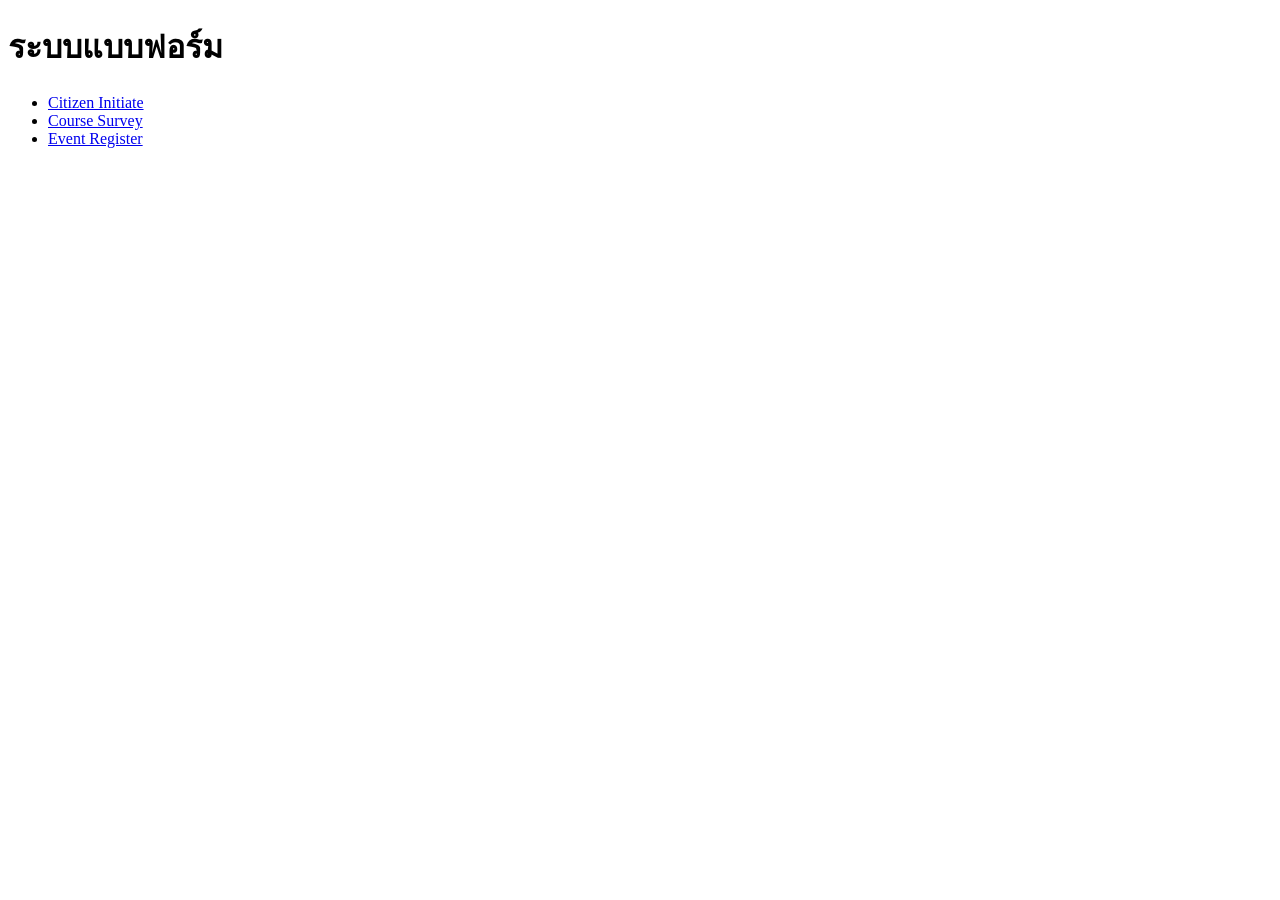
==== commit 5cc63a62: "ลบ comment" ====
--- a/index.html
+++ b/index.html
@@ -6,7 +6,6 @@
 </head>
 
 <body>
-// เนื่อหาของหน้าเว็บหลักที่แสดงลิงก์ไปยังแบบฟอร์มต่างๆ
 <h1>ระบบแบบฟอร์ม</h1>
 
 <ul>
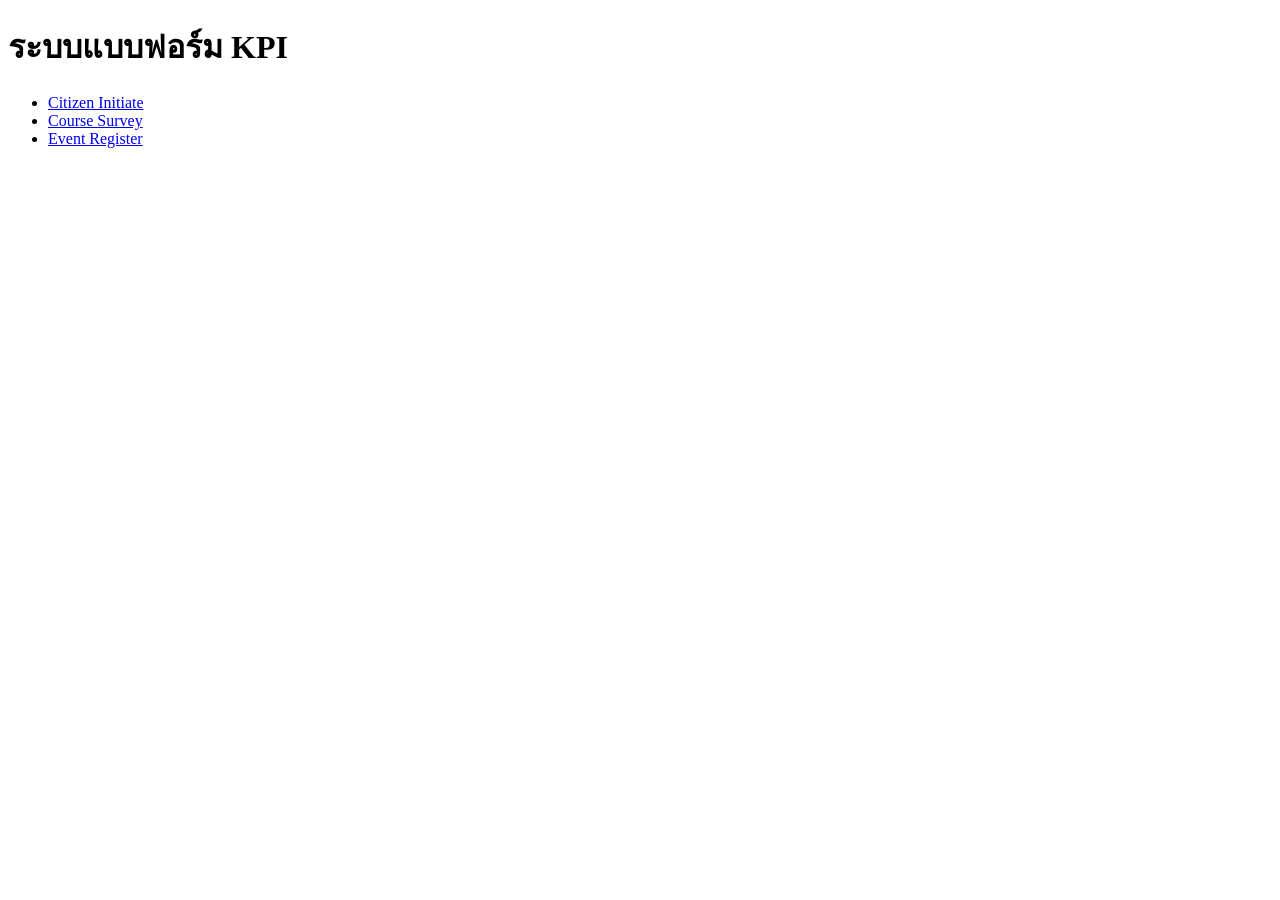
==== commit c5638efd: "ปรับลิงค์ css js" ====
--- a/index.html
+++ b/index.html
@@ -6,7 +6,7 @@
 </head>
 
 <body>
-<h1>ระบบแบบฟอร์ม</h1>
+<h1>ระบบแบบฟอร์ม KPI</h1>
 
 <ul>
 <li><a href="forms/citizen-initiate/">Citizen Initiate</a></li>
